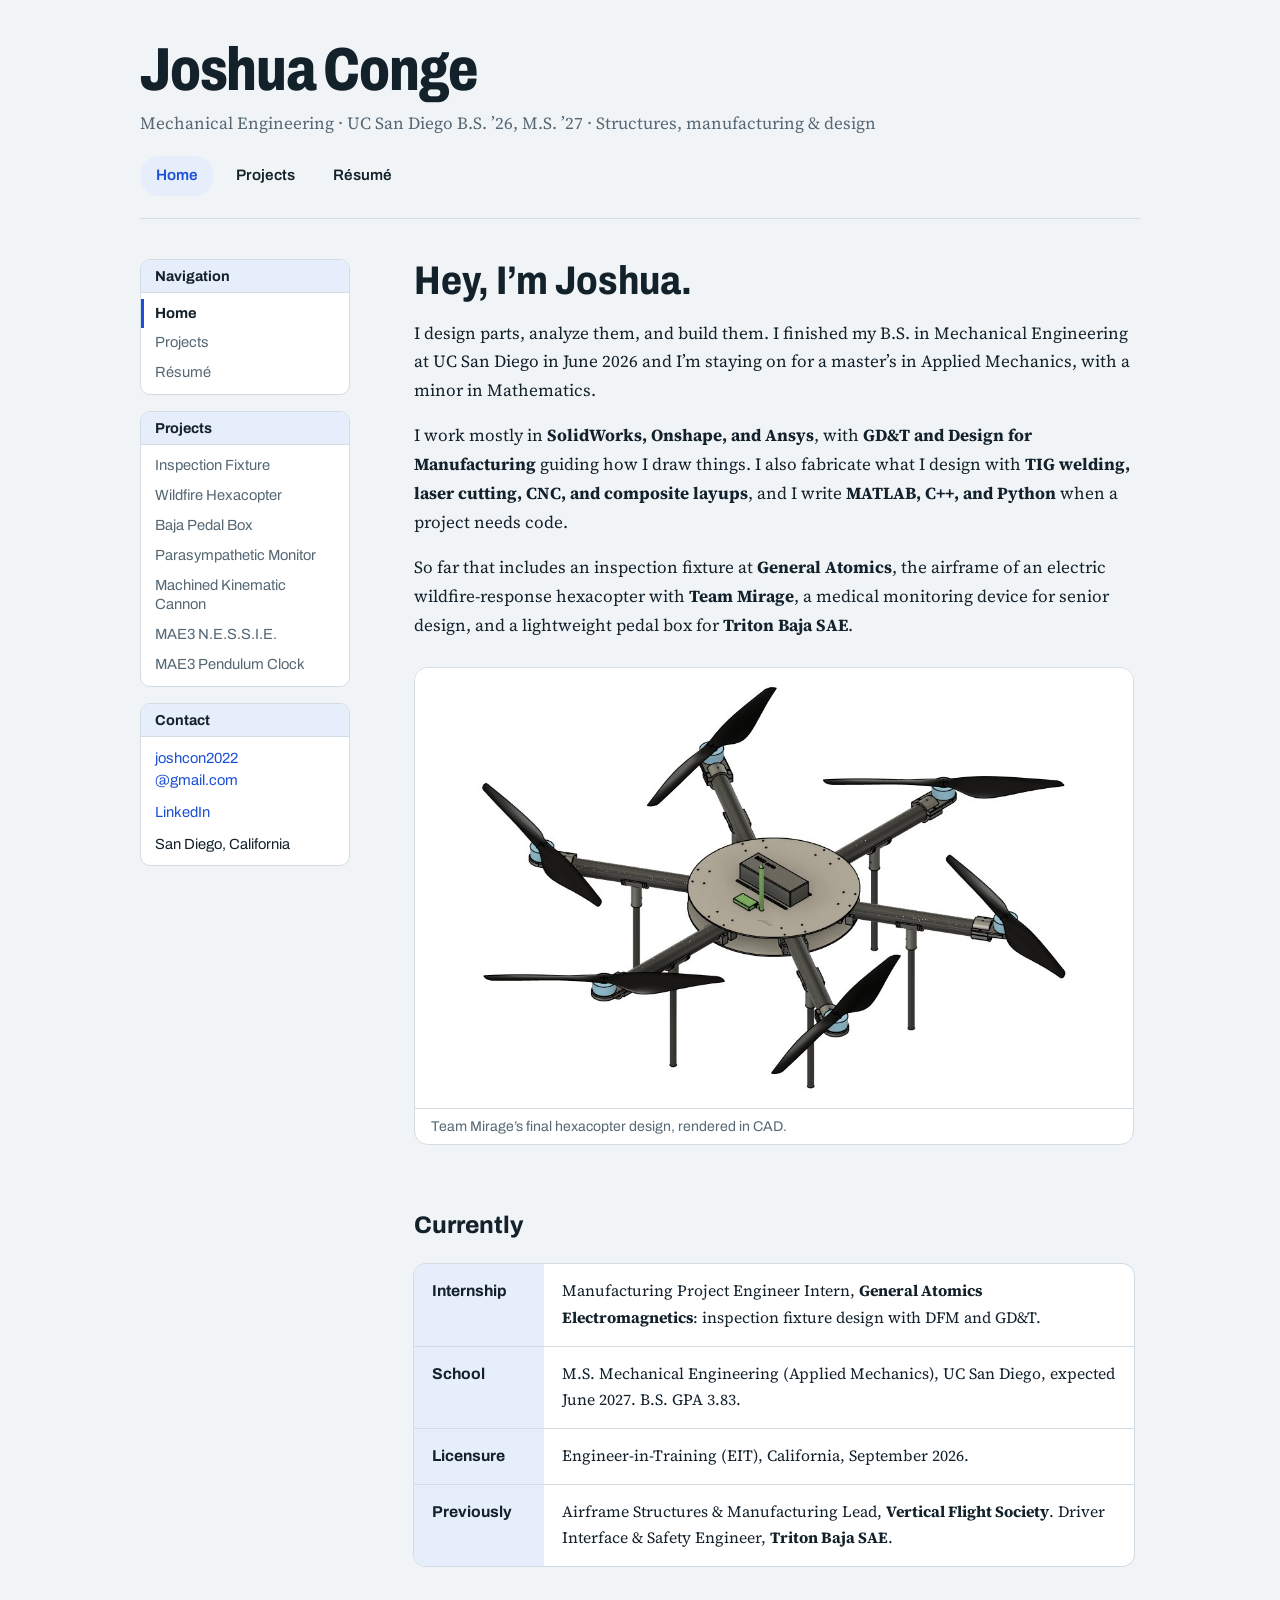
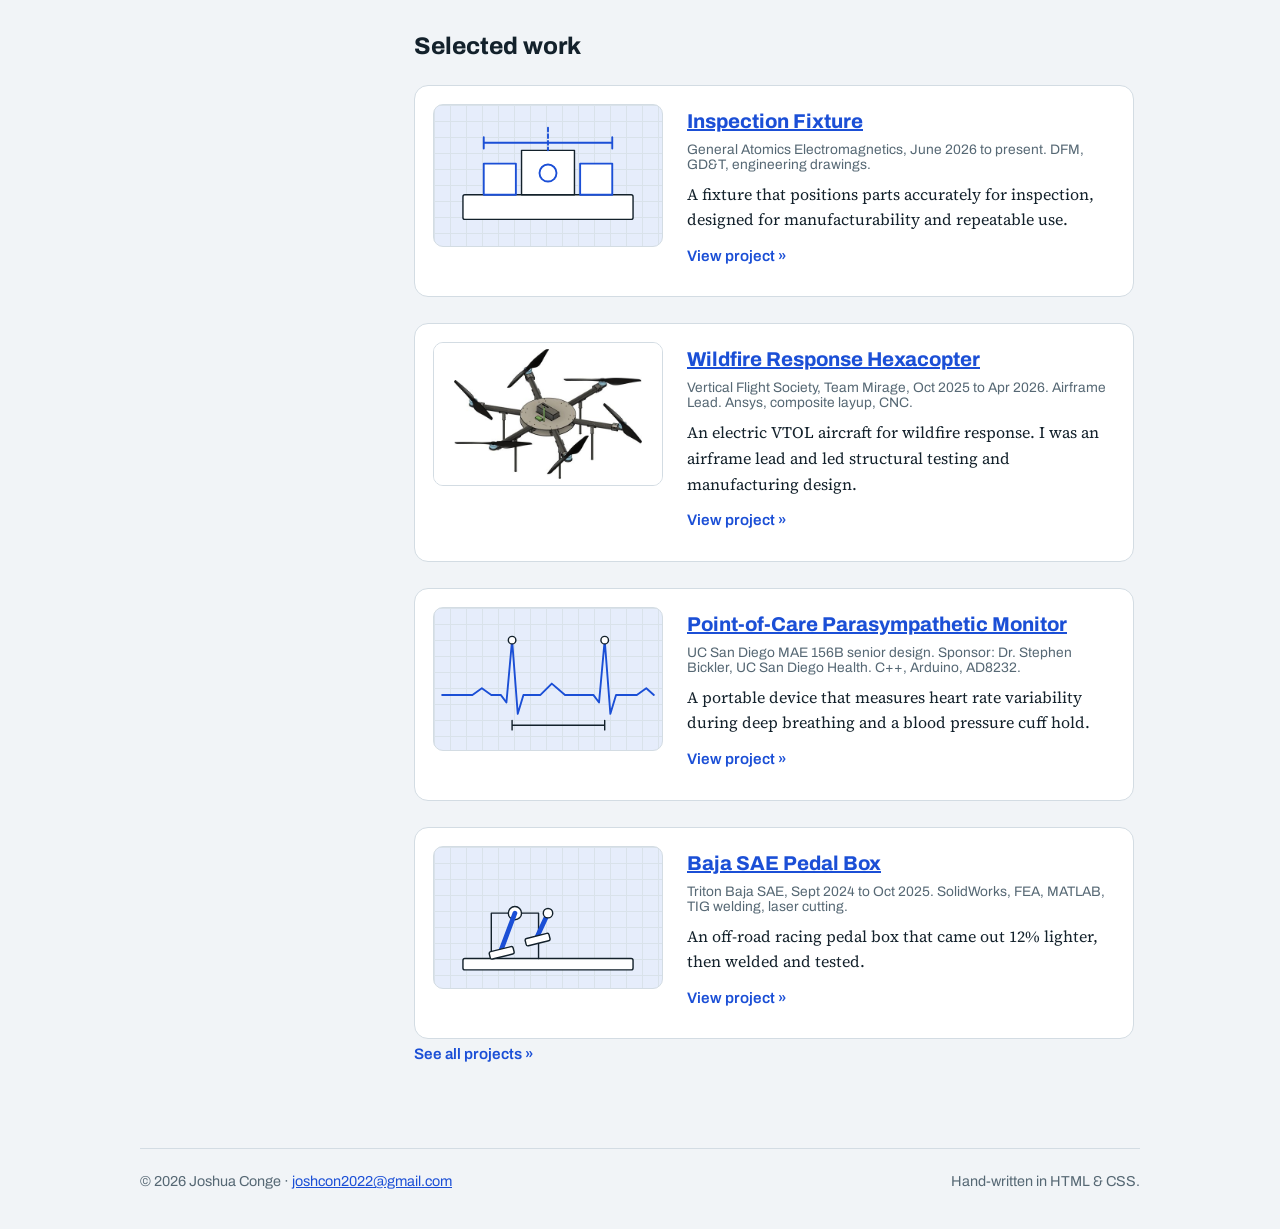
==== index.html @ 437ecedc "Add files via upload" ====
<!DOCTYPE html>
<html lang="en">
<head>
<meta charset="utf-8">
<meta name="viewport" content="width=device-width, initial-scale=1">
<meta name="description" content="Joshua Conge’s engineering portfolio">
<title>Joshua Conge’s portfolio</title>
<link rel="preconnect" href="https://fonts.googleapis.com">
<link href="https://fonts.googleapis.com/css2?family=Archivo:wdth,wght@62..125,400..800&family=Source+Serif+4:opsz,wght@8..60,400;8..60,600&display=swap" rel="stylesheet">
<link rel="stylesheet" href="style.css">
<link rel="icon" href="data:image/svg+xml,<svg xmlns=%22http://www.w3.org/2000/svg%22 viewBox=%220 0 100 100%22><text y=%22.9em%22 font-size=%2290%22>⚙️</text></svg>">
</head>
<body>
<div class="page">
<header class="mast">
  <h1><a href="index.html">Joshua Conge</a></h1>
  <p><span class="nb">Mechanical Engineering</span> · <span class="nb">UC San Diego B.S. ’26, M.S. ’27</span> · <span class="nb">Structures, manufacturing &amp; design</span></p>
  <nav class="top" aria-label="Main"><a class="here" href="index.html">Home</a><a href="projects.html">Projects</a><a href="resume.html">Résumé</a></nav>
</header>
<div class="layout">
<aside>
<div class="box"><div class="box-hd">Navigation</div><ul class="nav"><li><a class="here" href="index.html">Home</a></li><li><a href="projects.html">Projects</a></li><li><a href="resume.html">Résumé</a></li></ul></div>
<div class="box"><div class="box-hd">Projects</div><ul class="nav"><li><a href="projects/fixture.html">Inspection Fixture</a></li><li><a href="projects/hexacopter.html">Wildfire Hexacopter</a></li><li><a href="projects/pedal-box.html">Baja Pedal Box</a></li><li><a href="projects/monitor.html">Parasympathetic Monitor</a></li><li><a href="projects/machined-kinematic-cannon.html">Machined Kinematic Cannon</a></li><li><a href="projects/mae3-nessie.html">MAE3 N.E.S.S.I.E.</a></li><li><a href="projects/mae3-pendulum-clock.html">MAE3 Pendulum Clock</a></li></ul></div>
<div class="box"><div class="box-hd">Contact</div><div class="box-bd">
<p><a href="mailto:joshcon2022@gmail.com">joshcon2022<br>@gmail.com</a></p>
<p><a href="https://www.linkedin.com/in/joshua-conge/" target="_blank" rel="noopener">LinkedIn</a></p>
<p>San Diego, California</p></div></div>
</aside>
<main>


  <h2>Hey, I’m Joshua.</h2>
  <p>I design parts, analyze them, and build them. I finished my B.S. in Mechanical Engineering at UC San Diego in June 2026 and I’m staying on for a master’s in Applied Mechanics, with a minor in Mathematics.</p>
  <p>I work mostly in <strong>SolidWorks, Onshape, and Ansys</strong>, with <strong>GD&amp;T and Design for Manufacturing</strong> guiding how I draw things. I also fabricate what I design with <strong>TIG welding, laser cutting, CNC, and composite layups</strong>, and I write <strong>MATLAB, C++, and Python</strong> when a project needs code.</p>
  <p>So far that includes an inspection fixture at <strong>General Atomics</strong>, the airframe of an electric wildfire-response hexacopter with <strong>Team Mirage</strong>, a medical monitoring device for senior design, and a lightweight pedal box for <strong>Triton Baja SAE</strong>.</p>

  <figure class="hero"><img src="img/cad.jpg" alt="CAD render of Team Mirage’s hexacopter with six carbon tube arms, black propellers, a round base plate, and four landing legs"><figcaption>Team Mirage’s final hexacopter design, rendered in CAD.</figcaption></figure>

  <h3>Currently</h3>
  <table class="now">
    <tr><th scope="row">Internship</th><td>Manufacturing Project Engineer Intern, <strong>General Atomics Electromagnetics</strong>: inspection fixture design with DFM and GD&amp;T.</td></tr>
    <tr><th scope="row">School</th><td>M.S. Mechanical Engineering (Applied Mechanics), UC San Diego, expected June 2027. B.S. GPA 3.83.</td></tr>
    <tr><th scope="row">Licensure</th><td>Engineer-in-Training (EIT), California, September 2026.</td></tr>
    <tr><th scope="row">Previously</th><td>Airframe Structures &amp; Manufacturing Lead, <strong>Vertical Flight Society</strong>. Driver Interface &amp; Safety Engineer, <strong>Triton Baja SAE</strong>.</td></tr>
  </table>

  <h3>Selected work</h3>
<ul class="work">
<li><div class="thumb"><svg viewBox="0 0 240 150" role="img" aria-label="Inspection fixture drawing">
        <rect class="f s" x="30" y="95" width="180" height="26" rx="2"/>
        <rect class="f" x="52" y="62" width="34" height="33"/><rect class="f" x="154" y="62" width="34" height="33"/>
        <rect class="f s" x="92" y="48" width="56" height="47"/>
        <circle cx="120" cy="72" r="9"/><path d="M52 40H188M52 34V46M188 34V46"/><path d="M120 24V48" stroke-dasharray="4 3"/></svg></div><div><h4><a href="projects/fixture.html">Inspection Fixture</a></h4><p class="tags">General Atomics Electromagnetics, June 2026 to present. DFM, GD&amp;T, engineering drawings.</p><p>A fixture that positions parts accurately for inspection, designed for manufacturability and repeatable use.</p><p><a class="more" href="projects/fixture.html">View project »</a></p></div></li>
<li><div class="thumb"><img src="img/cad-thumb.jpg" alt="CAD render of the hexacopter"></div><div><h4><a href="projects/hexacopter.html">Wildfire Response Hexacopter</a></h4><p class="tags">Vertical Flight Society, Team Mirage, Oct 2025 to Apr 2026. Airframe Lead. Ansys, composite layup, CNC.</p><p>An electric VTOL aircraft for wildfire response. I was an airframe lead and led structural testing and manufacturing design.</p><p><a class="more" href="projects/hexacopter.html">View project »</a></p></div></li>
<li><div class="thumb"><svg viewBox="0 0 240 150" role="img" aria-label="ECG waveform with RR interval">
        <polyline points="8,92 40,92 50,85 60,92 70,92 76,100 82,34 88,112 94,92 112,92 124,80 138,92 168,92 174,100 180,34 186,112 192,92 214,92 224,85 232,92"/>
        <path class="s" d="M82 124H180M82 119V129M180 119V129"/><circle class="f s" cx="82" cy="34" r="4"/><circle class="f s" cx="180" cy="34" r="4"/></svg></div><div><h4><a href="projects/monitor.html">Point-of-Care Parasympathetic Monitor</a></h4><p class="tags">UC San Diego MAE 156B senior design. Sponsor: Dr. Stephen Bickler, UC San Diego Health. C++, Arduino, AD8232.</p><p>A portable device that measures heart rate variability during deep breathing and a blood pressure cuff hold.</p><p><a class="more" href="projects/monitor.html">View project »</a></p></div></li>
<li><div class="thumb"><svg viewBox="0 0 240 150" role="img" aria-label="Pedal box side view">
        <rect class="f s" x="30" y="118" width="180" height="12" rx="2"/><path class="s" d="M60 118V70H110V118"/>
        <circle class="f s" cx="85" cy="70" r="7"/><path d="M85 70L70 110M120 70L108 96" stroke-width="5"/>
        <rect class="f s" x="58" y="108" width="26" height="8" rx="2" transform="rotate(-14 71 112)"/><rect class="f s" x="96" y="94" width="26" height="8" rx="2" transform="rotate(-14 109 98)"/>
        <circle class="f s" cx="120" cy="70" r="5"/></svg></div><div><h4><a href="projects/pedal-box.html">Baja SAE Pedal Box</a></h4><p class="tags">Triton Baja SAE, Sept 2024 to Oct 2025. SolidWorks, FEA, MATLAB, TIG welding, laser cutting.</p><p>An off-road racing pedal box that came out 12% lighter, then welded and tested.</p><p><a class="more" href="projects/pedal-box.html">View project »</a></p></div></li>
</ul>
<p><a class="more" href="projects.html">See all projects »</a></p>
</main>
</div>
<footer><span>© 2026 Joshua Conge · <a href="mailto:joshcon2022@gmail.com">joshcon2022@gmail.com</a></span><span>Hand-written in HTML &amp; CSS.</span></footer>
</div>
</body>
</html>
---- style.css ----
:root{--paper:#F1F4F7;--sheet:#FFFFFF;--ink:#13212B;--soft:#566874;--line:#D3DCE3;--accent:#1B4FD6;--tint:#E6EDFB;--grid:#D9E2EA;
 box-sizing:border-box;padding-top:env(safe-area-inset-top,0px);padding-bottom:env(safe-area-inset-bottom,0px)}
@media (prefers-color-scheme:dark){:root:not([data-theme="light"]){--paper:#0E1820;--sheet:#15232D;--ink:#E8EFF3;--soft:#9FB0BC;--line:#2B3F4D;--accent:#7FA2FF;--tint:#1B2C3E;--grid:#213545}}
:root[data-theme="dark"]{--paper:#0E1820;--sheet:#15232D;--ink:#E8EFF3;--soft:#9FB0BC;--line:#2B3F4D;--accent:#7FA2FF;--tint:#1B2C3E;--grid:#213545}
html{scroll-padding-top:env(safe-area-inset-top,0px);scroll-behavior:smooth}
*,*::before,*::after{box-sizing:inherit}
body{margin:0;background:var(--paper);color:var(--ink);font:400 1.0625rem/1.7 "Source Serif 4",Georgia,serif}
a{color:var(--accent)}a:focus-visible{outline:3px solid var(--accent);outline-offset:3px}
h1,h2,h3,h4,nav,aside,.sans{font-family:"Archivo","Helvetica Neue",Arial,sans-serif}
.page{max-width:1080px;margin:0 auto;padding:0 clamp(16px,4vw,40px)}

.mast{padding:40px 0 22px;border-bottom:1px solid var(--line)}
.mast h1{margin:0;font-size:clamp(2.4rem,6.5vw,3.8rem);font-weight:800;font-stretch:78%;letter-spacing:-.02em;line-height:1}
.mast h1 a{color:inherit;text-decoration:none}
.mast p{margin:8px 0 0;color:var(--soft)}
.top{display:flex;gap:6px;margin-top:18px;flex-wrap:wrap}
.top a{padding:7px 16px;border-radius:99px;font-weight:600;font-size:.95rem;color:var(--ink);text-decoration:none}
.top a:hover{background:var(--tint);color:var(--accent)}

.layout{display:grid;grid-template-columns:210px minmax(0,1fr);gap:clamp(28px,5vw,72px);padding:40px 0 64px}
aside{position:sticky;top:20px;align-self:start;font-size:.95rem;line-height:1.5}
aside h2{font-size:.95rem;margin:0 0 10px}
aside ul{list-style:none;margin:0 0 28px;padding:0}
aside li{margin-bottom:8px}
aside a{color:var(--soft);text-decoration:none}aside a:hover{color:var(--accent)}
aside p{margin:0 0 20px;color:var(--soft)}

main{max-width:720px}
main h2{font-size:clamp(1.9rem,4vw,2.5rem);font-weight:750;font-stretch:85%;line-height:1.1;margin:0 0 16px}
main h3{font-size:1.5rem;font-weight:750;margin:60px 0 18px}
main p{margin:0 0 16px}
.intro{display:grid;grid-template-columns:1fr;gap:0}

.hero{margin:28px 0 8px;border-radius:14px;overflow:hidden;background:var(--sheet);border:1px solid var(--line)}
.hero svg{display:block;width:100%;height:auto}
.hero figcaption{padding:10px 16px;font:.88rem "Archivo",Arial,sans-serif;color:var(--soft);border-top:1px solid var(--line)}

table.now{width:100%;border-collapse:collapse;background:var(--sheet);border-radius:12px;overflow:hidden;box-shadow:0 0 0 1px var(--line)}
.now th,.now td{text-align:left;vertical-align:top;padding:14px 18px;border-top:1px solid var(--line);font-size:.98rem}
.now tr:first-child>*{border-top:0}
.now th{width:130px;font-family:"Archivo",Arial,sans-serif;font-weight:700;background:var(--tint)}

.work{list-style:none;margin:0;padding:0;display:grid;gap:26px}
.work li{display:grid;grid-template-columns:230px 1fr;gap:24px;padding:18px;background:var(--sheet);border:1px solid var(--line);border-radius:14px}
.thumb{border-radius:10px;overflow:hidden;align-self:start;aspect-ratio:8/5;border:1px solid var(--line);
 background:linear-gradient(var(--grid) 1px,transparent 1px) 0 0/16px 16px,linear-gradient(90deg,var(--grid) 1px,transparent 1px) 0 0/16px 16px,var(--tint)}
.thumb svg{display:block;width:100%;height:100%;fill:none;stroke:var(--accent);stroke-width:2;stroke-linecap:round;stroke-linejoin:round}
.thumb .f{fill:var(--sheet)}.thumb .s{stroke:var(--ink);stroke-width:1.5}
.work h4{margin:0 0 4px;font-size:1.25rem;font-weight:750}
.work .tags{margin:0 0 10px;font:.86rem "Archivo",Arial,sans-serif;color:var(--soft)}
.work p{margin:0 0 10px;font-size:1rem;line-height:1.6}
.work ul{margin:0 0 10px;padding-left:1.1em;font-size:.98rem;line-height:1.55}.work li li{all:unset}
.work ul li{display:list-item;padding:0;margin-bottom:5px;background:none;border:0;border-radius:0}
.btns{display:flex;gap:10px;flex-wrap:wrap;font:600 .9rem "Archivo",Arial,sans-serif}
.btns a{padding:8px 16px;border:2px solid var(--accent);border-radius:99px;text-decoration:none}
.btns a.fill{background:var(--accent);color:var(--sheet)}

.role{padding:0 0 22px 22px;border-left:3px solid var(--line);margin-bottom:0;position:relative}
.role::before{content:"";position:absolute;left:-8px;top:.5em;width:13px;height:13px;border-radius:50%;background:var(--accent);border:3px solid var(--paper)}
.role h4{margin:0;font-size:1.08rem}.role .when{font:.86rem "Archivo",Arial,sans-serif;color:var(--soft)}.role p{margin:3px 0 0;font-size:1rem}
.skills{display:grid;grid-template-columns:repeat(auto-fit,minmax(200px,1fr));gap:14px}
.skills div{background:var(--sheet);border:1px solid var(--line);border-radius:12px;padding:16px 18px;font-size:.98rem;line-height:1.5}
.skills h4{margin:0 0 6px;font-size:1rem}

footer{padding:24px 0 40px;border-top:1px solid var(--line);font:.9rem "Archivo",Arial,sans-serif;color:var(--soft)}
@media (max-width:820px){
 .layout{grid-template-columns:1fr}aside{position:static;order:2;border-top:1px solid var(--line);padding-top:24px}
 .work li{grid-template-columns:1fr}.thumb{max-width:360px}
}
@media (prefers-reduced-motion:reduce){html{scroll-behavior:auto}}
.work li.feature{grid-template-columns:minmax(0,1fr);gap:20px}
.work .media{display:grid;grid-template-columns:minmax(0,230px) 1fr;gap:24px;align-items:start}
.vid{margin:0}.vid video{display:block;width:100%;max-height:460px;border-radius:10px;background:#000}
.vid figcaption,.strip figcaption{font:.82rem "Archivo",Arial,sans-serif;color:var(--soft);margin-top:6px}
.feature h5{margin:0 0 8px;font:700 1rem "Archivo",Arial,sans-serif}
.specs dl{margin:0;display:grid;grid-template-columns:auto 1fr;gap:8px 16px;font-size:.95rem;line-height:1.45}
.specs dt{font:600 .85rem "Archivo",Arial,sans-serif;color:var(--soft)}.specs dd{margin:0}
.strip{display:flex;gap:14px;overflow-x:auto;scroll-snap-type:x mandatory;padding-bottom:10px}
.strip figure{margin:0;flex:0 0 min(80%,440px);scroll-snap-align:start}
.strip img{display:block;width:100%;height:auto;border-radius:8px;border:1px solid var(--line)}
.hero img{display:block;width:100%;height:auto;max-height:440px;object-fit:contain;background:#fff}
@media (max-width:820px){.work .media{grid-template-columns:1fr}.vid{max-width:240px}}
.back{display:inline-block;margin-bottom:18px;font:600 .95rem "Archivo",Arial,sans-serif;text-decoration:none}
.more{font:600 .95rem "Archivo",Arial,sans-serif;text-decoration:none}.more:hover{text-decoration:underline}
.thumb img{display:block;width:100%;height:100%;object-fit:contain;background:#fff}
[data-view][hidden]{display:none}
section[data-view] .work h4{font-size:1.35rem}

/* sidebar boxes, fixed column order */
aside{position:static}
.box{background:var(--sheet);border:1px solid var(--line);border-radius:10px;margin:0 0 16px;overflow:hidden}
.box-hd{background:var(--tint);font:700 .9rem "Archivo",Arial,sans-serif;padding:8px 14px;border-bottom:1px solid var(--line)}
.nav{list-style:none;margin:0;padding:6px 0}.nav li{margin:0}
.nav a{display:block;padding:5px 14px;font-size:.92rem;line-height:1.35;color:var(--soft);text-decoration:none}
.nav a:hover{color:var(--accent);background:var(--tint)}
.nav a.here{color:var(--ink);font-weight:700;box-shadow:inset 3px 0 0 var(--accent)}
.box-bd{padding:10px 14px;font-size:.92rem;line-height:1.5}
.box-bd p{margin:0 0 10px;color:var(--ink)}.box-bd p:last-child{margin:0}.box-bd a{color:var(--accent);text-decoration:none}
.top a.here{background:var(--tint);color:var(--accent)}
.nb{white-space:nowrap}
.thumb.ph{display:grid;place-items:center;text-align:center;color:var(--soft);font:.85rem "Archivo",Arial,sans-serif}
.soon{border:2px dashed var(--line);border-radius:12px;padding:28px;color:var(--soft);background:var(--sheet);max-width:640px}
.vid video:fullscreen{max-height:none;width:100%;height:100%;object-fit:contain;background:#000}
footer{display:flex;justify-content:space-between;flex-wrap:wrap;gap:8px}
@media (max-width:820px){main{order:-1}}
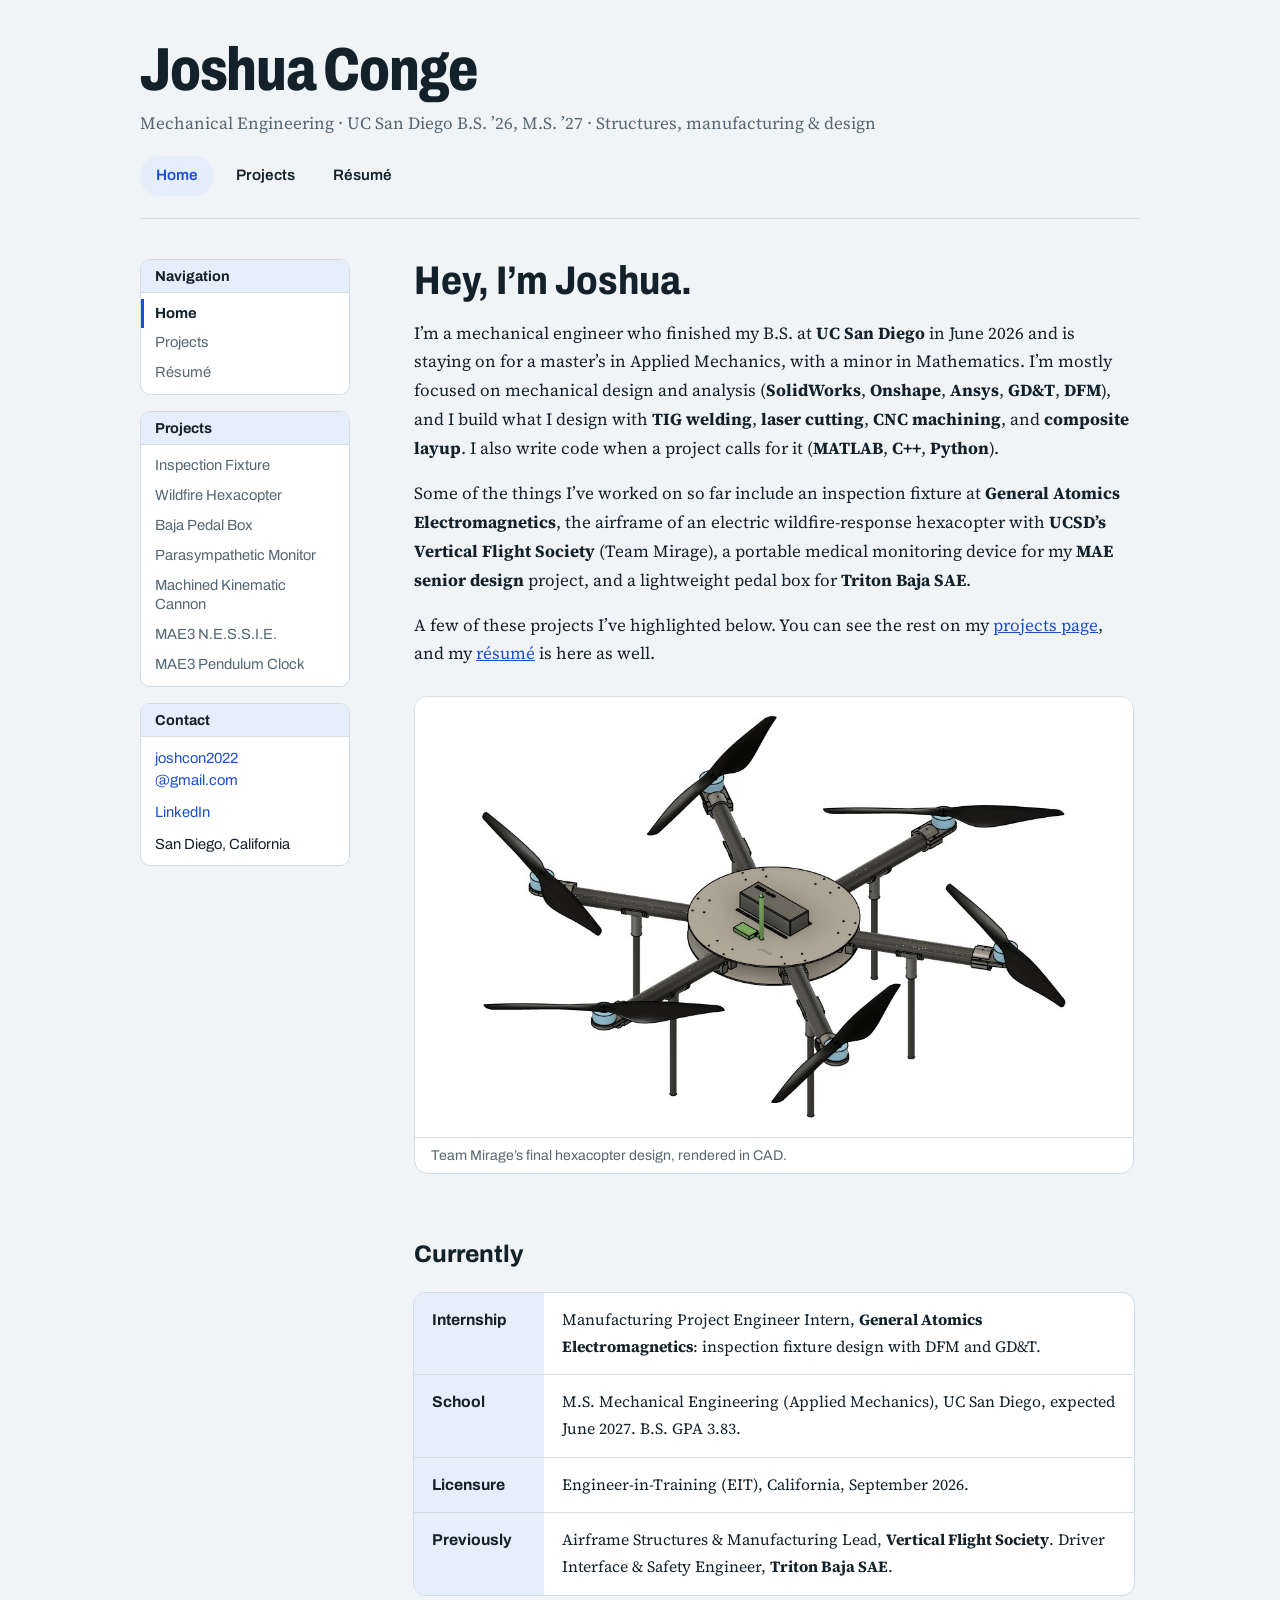
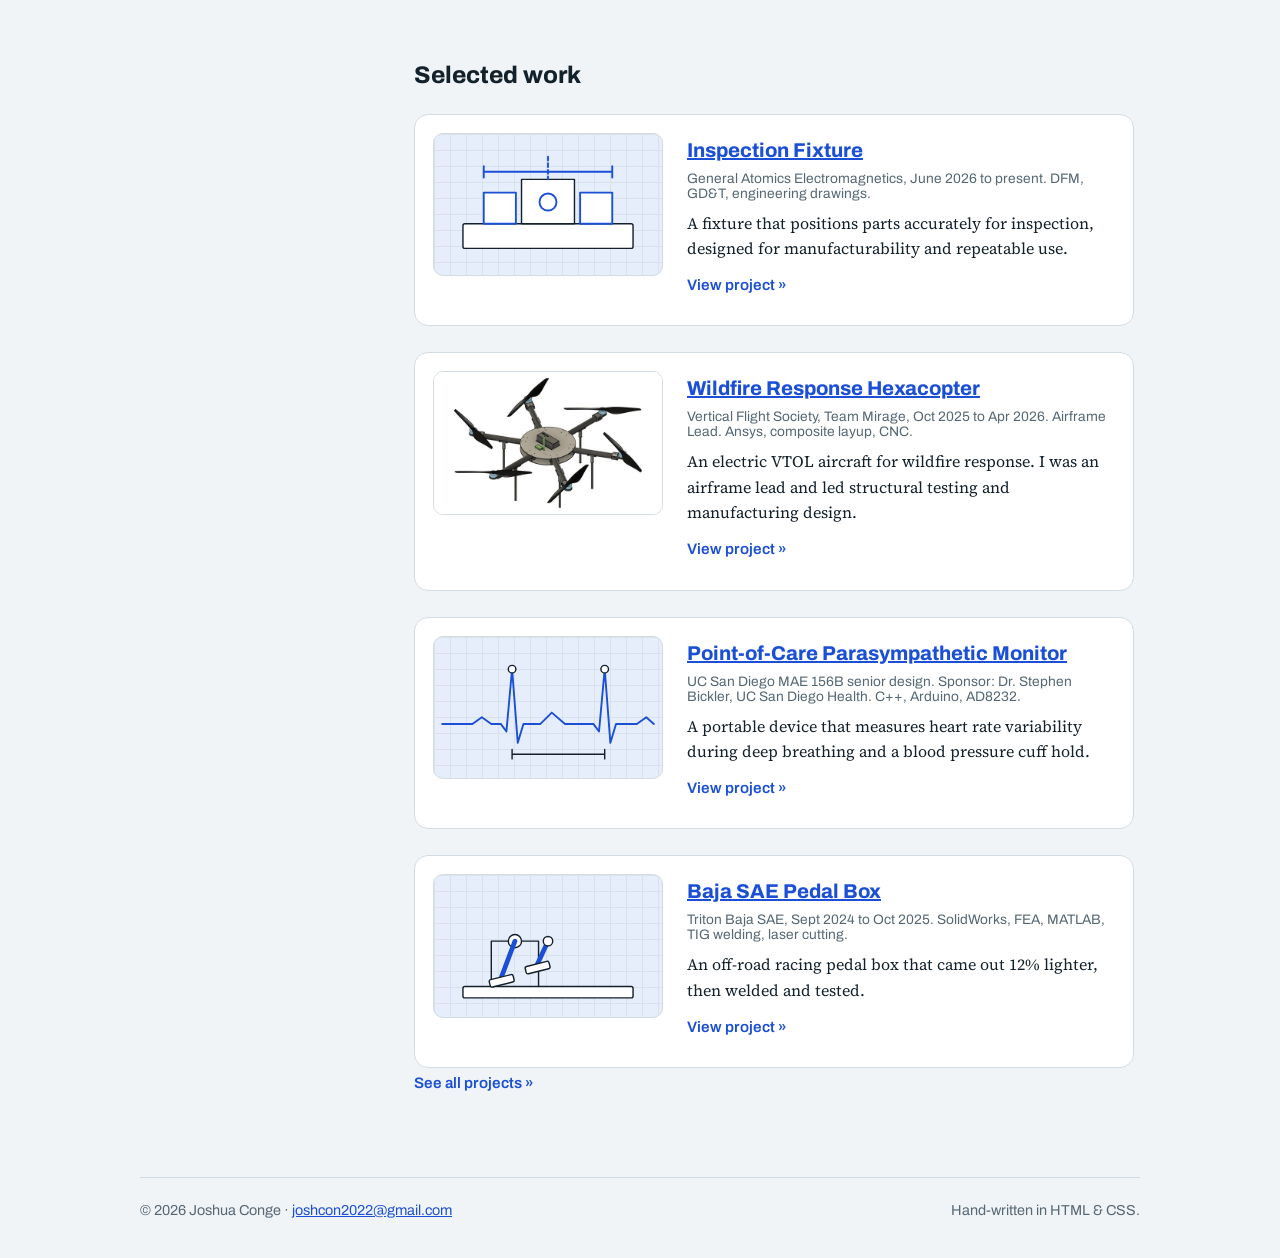
==== commit 8f22e9f1: "Add files via upload" ====
--- a/index.html
+++ b/index.html
@@ -30,9 +30,9 @@
 
 
   <h2>Hey, I’m Joshua.</h2>
-  <p>I design parts, analyze them, and build them. I finished my B.S. in Mechanical Engineering at UC San Diego in June 2026 and I’m staying on for a master’s in Applied Mechanics, with a minor in Mathematics.</p>
-  <p>I work mostly in <strong>SolidWorks, Onshape, and Ansys</strong>, with <strong>GD&amp;T and Design for Manufacturing</strong> guiding how I draw things. I also fabricate what I design with <strong>TIG welding, laser cutting, CNC, and composite layups</strong>, and I write <strong>MATLAB, C++, and Python</strong> when a project needs code.</p>
-  <p>So far that includes an inspection fixture at <strong>General Atomics</strong>, the airframe of an electric wildfire-response hexacopter with <strong>Team Mirage</strong>, a medical monitoring device for senior design, and a lightweight pedal box for <strong>Triton Baja SAE</strong>.</p>
+  <p>I’m a mechanical engineer who finished my B.S. at <strong>UC San Diego</strong> in June 2026 and is staying on for a master’s in Applied Mechanics, with a minor in Mathematics. I’m mostly focused on mechanical design and analysis (<strong>SolidWorks</strong>, <strong>Onshape</strong>, <strong>Ansys</strong>, <strong>GD&amp;T</strong>, <strong>DFM</strong>), and I build what I design with <strong>TIG welding</strong>, <strong>laser cutting</strong>, <strong>CNC machining</strong>, and <strong>composite layup</strong>. I also write code when a project calls for it (<strong>MATLAB</strong>, <strong>C++</strong>, <strong>Python</strong>).</p>
+  <p>Some of the things I’ve worked on so far include an inspection fixture at <strong>General Atomics Electromagnetics</strong>, the airframe of an electric wildfire-response hexacopter with <strong>UCSD’s Vertical Flight Society</strong> (Team Mirage), a portable medical monitoring device for my <strong>MAE senior design</strong> project, and a lightweight pedal box for <strong>Triton Baja SAE</strong>.</p>
+  <p>A few of these projects I’ve highlighted below. You can see the rest on my <a href="projects.html">projects page</a>, and my <a href="resume.html">résumé</a> is here as well.</p>
 
   <figure class="hero"><img src="img/cad.jpg" alt="CAD render of Team Mirage’s hexacopter with six carbon tube arms, black propellers, a round base plate, and four landing legs"><figcaption>Team Mirage’s final hexacopter design, rendered in CAD.</figcaption></figure>
 
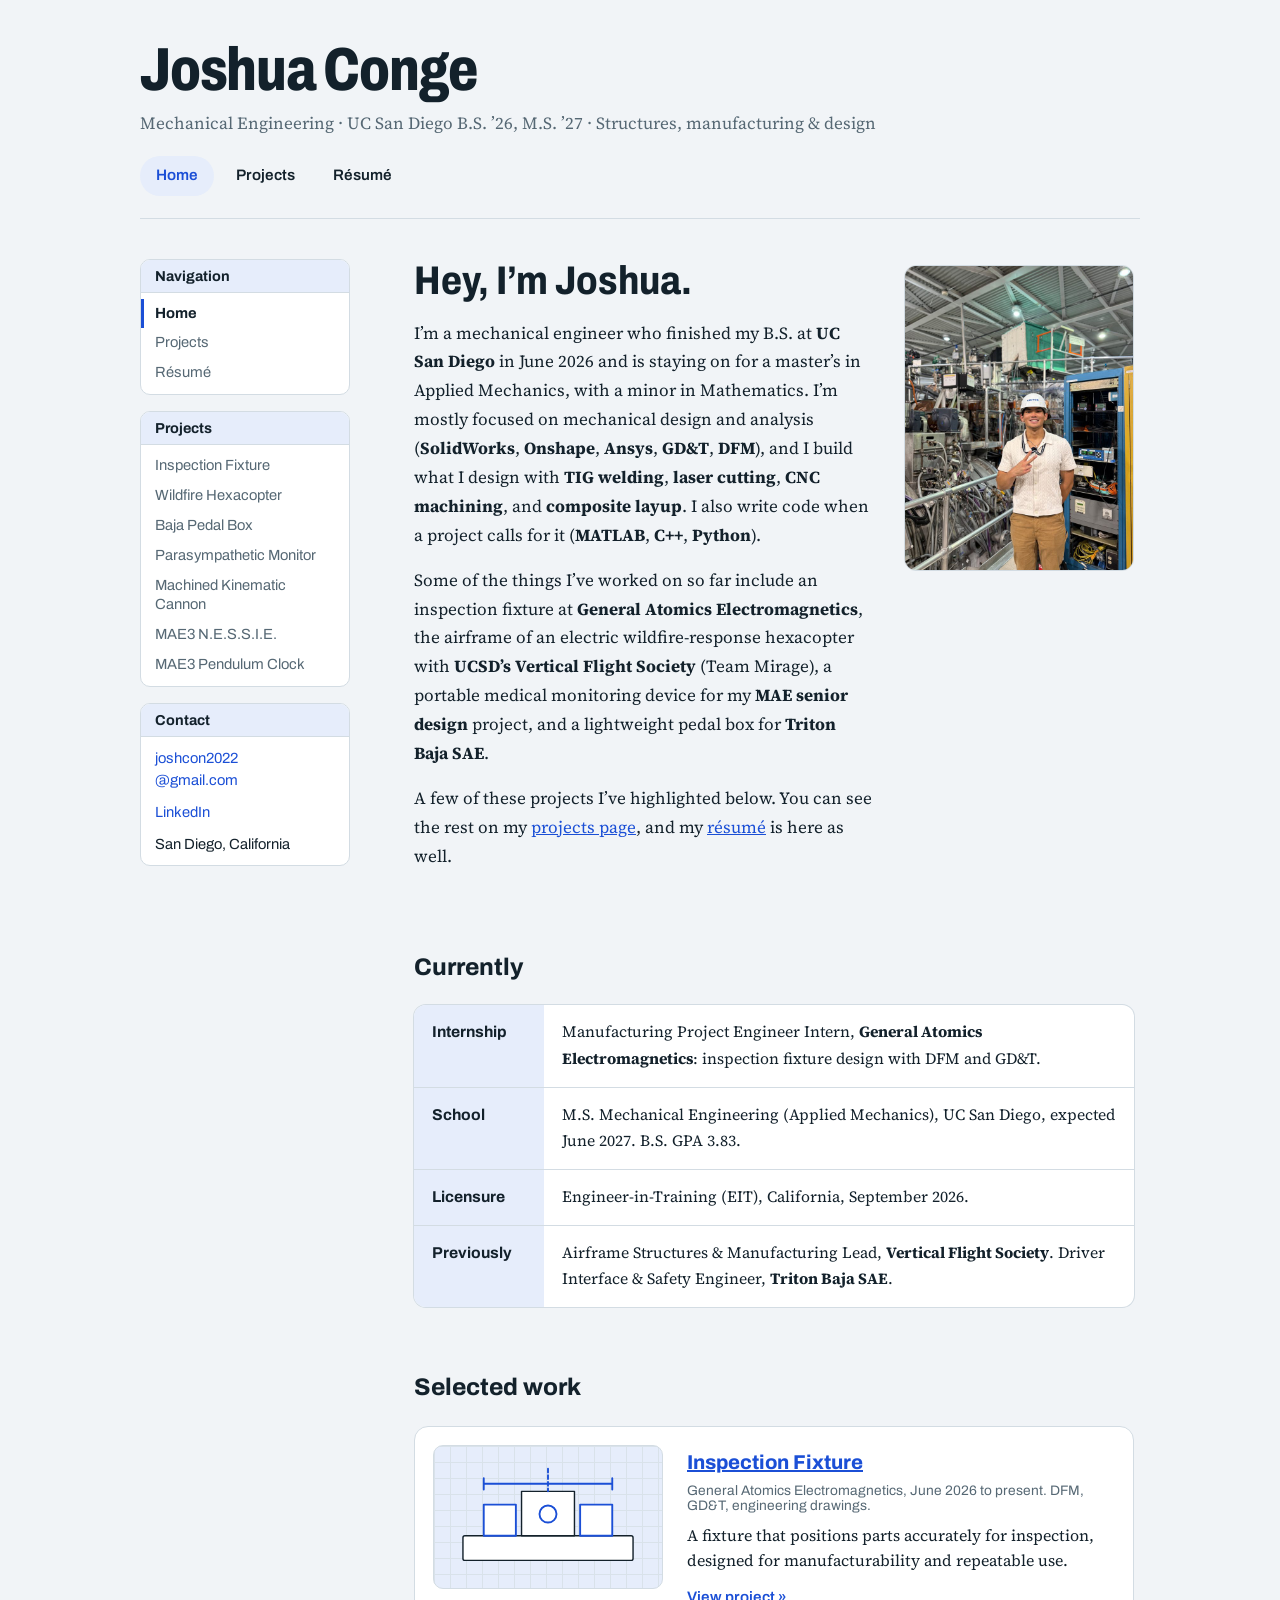
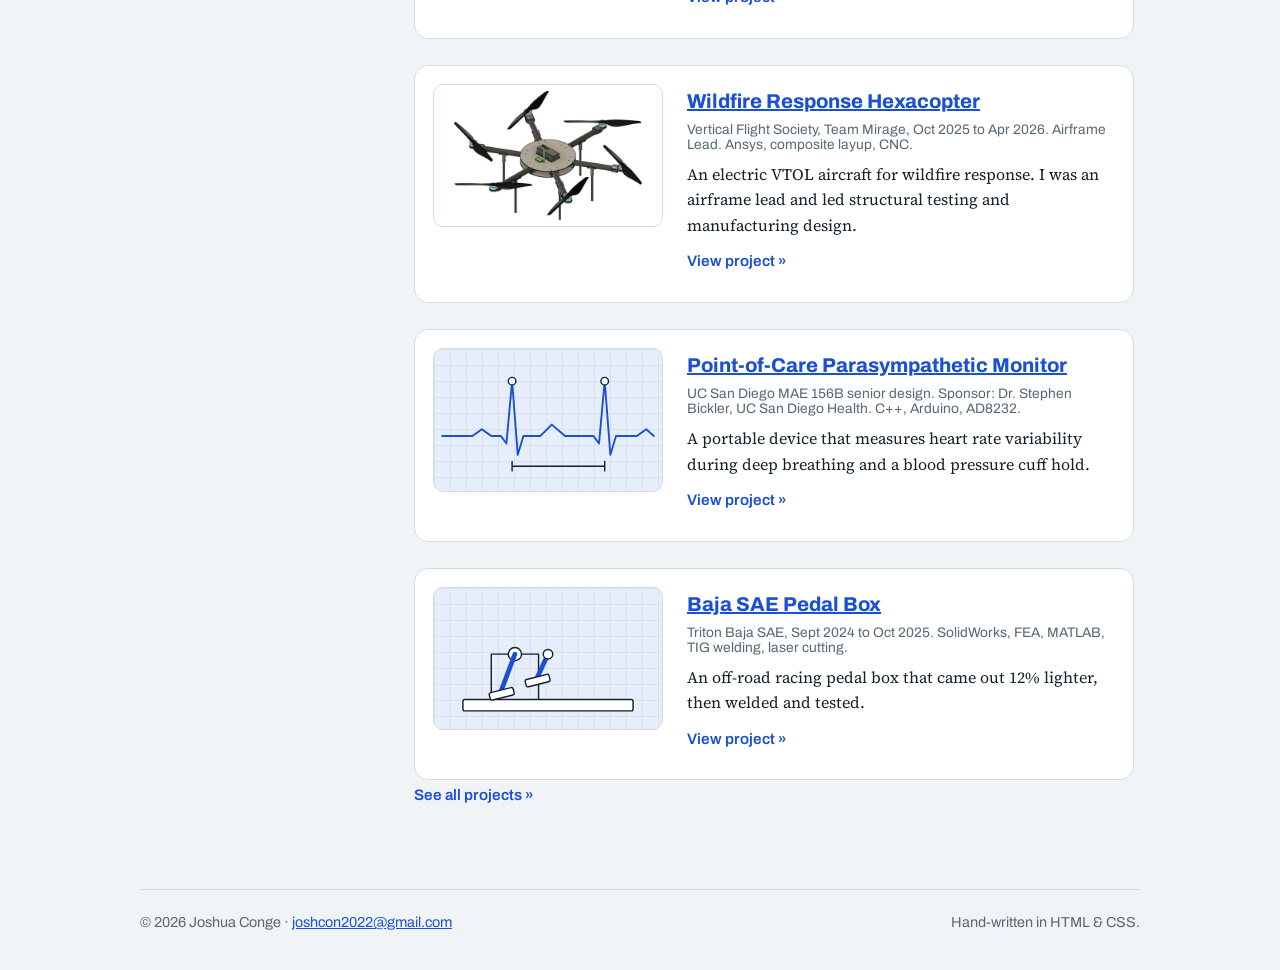
==== commit 4a045699: "Add files via upload" ====
--- a/index.html
+++ b/index.html
@@ -29,12 +29,16 @@
 <main>
 
 
-  <h2>Hey, I’m Joshua.</h2>
+  <div class="intro">
+<div>
+<h2>Hey, I’m Joshua.</h2>
   <p>I’m a mechanical engineer who finished my B.S. at <strong>UC San Diego</strong> in June 2026 and is staying on for a master’s in Applied Mechanics, with a minor in Mathematics. I’m mostly focused on mechanical design and analysis (<strong>SolidWorks</strong>, <strong>Onshape</strong>, <strong>Ansys</strong>, <strong>GD&amp;T</strong>, <strong>DFM</strong>), and I build what I design with <strong>TIG welding</strong>, <strong>laser cutting</strong>, <strong>CNC machining</strong>, and <strong>composite layup</strong>. I also write code when a project calls for it (<strong>MATLAB</strong>, <strong>C++</strong>, <strong>Python</strong>).</p>
   <p>Some of the things I’ve worked on so far include an inspection fixture at <strong>General Atomics Electromagnetics</strong>, the airframe of an electric wildfire-response hexacopter with <strong>UCSD’s Vertical Flight Society</strong> (Team Mirage), a portable medical monitoring device for my <strong>MAE senior design</strong> project, and a lightweight pedal box for <strong>Triton Baja SAE</strong>.</p>
   <p>A few of these projects I’ve highlighted below. You can see the rest on my <a href="projects.html">projects page</a>, and my <a href="resume.html">résumé</a> is here as well.</p>
+</div>
+<figure class="me"><img src="img/joshua.jpg" alt="Joshua Conge smiling in a visitor hard hat in front of a large piece of lab equipment"></figure>
+</div>
 
-  <figure class="hero"><img src="img/cad.jpg" alt="CAD render of Team Mirage’s hexacopter with six carbon tube arms, black propellers, a round base plate, and four landing legs"><figcaption>Team Mirage’s final hexacopter design, rendered in CAD.</figcaption></figure>
 
   <h3>Currently</h3>
   <table class="now">
--- a/style.css
+++ b/style.css
@@ -103,3 +103,17 @@
 .vid video:fullscreen{max-height:none;width:100%;height:100%;object-fit:contain;background:#000}
 footer{display:flex;justify-content:space-between;flex-wrap:wrap;gap:8px}
 @media (max-width:820px){main{order:-1}}
+
+/* intro with photo, pairs, resume bullets, embeds */
+.intro{display:grid;grid-template-columns:minmax(0,1fr) 230px;gap:32px;align-items:start}
+.me{margin:6px 0 0}.me img{display:block;width:100%;height:auto;border-radius:12px;border:1px solid var(--line)}
+.pair{display:flex;gap:16px;flex-wrap:wrap;align-items:flex-start}
+.pair figure{margin:0;flex:1 1 220px}
+.pair img{display:block;width:100%;height:auto;border-radius:10px;border:1px solid var(--line);background:#fff}
+.pair figcaption,.one figcaption{font:.82rem "Archivo",Arial,sans-serif;color:var(--soft);margin-top:6px}
+.one{margin:0;max-width:340px}.one img{display:block;width:100%;height:auto;border-radius:10px;border:1px solid var(--line)}
+.role ul{margin:8px 0 0;padding-left:1.1em}.role li{margin-bottom:5px}
+.pdfbar{margin:0 0 28px}
+.yt{position:relative;width:min(100%,250px);aspect-ratio:9/16;border-radius:12px;overflow:hidden;background:#000}
+.yt iframe{position:absolute;inset:0;width:100%;height:100%;border:0}
+@media (max-width:820px){.intro{grid-template-columns:1fr}.me{order:-1;max-width:240px}}
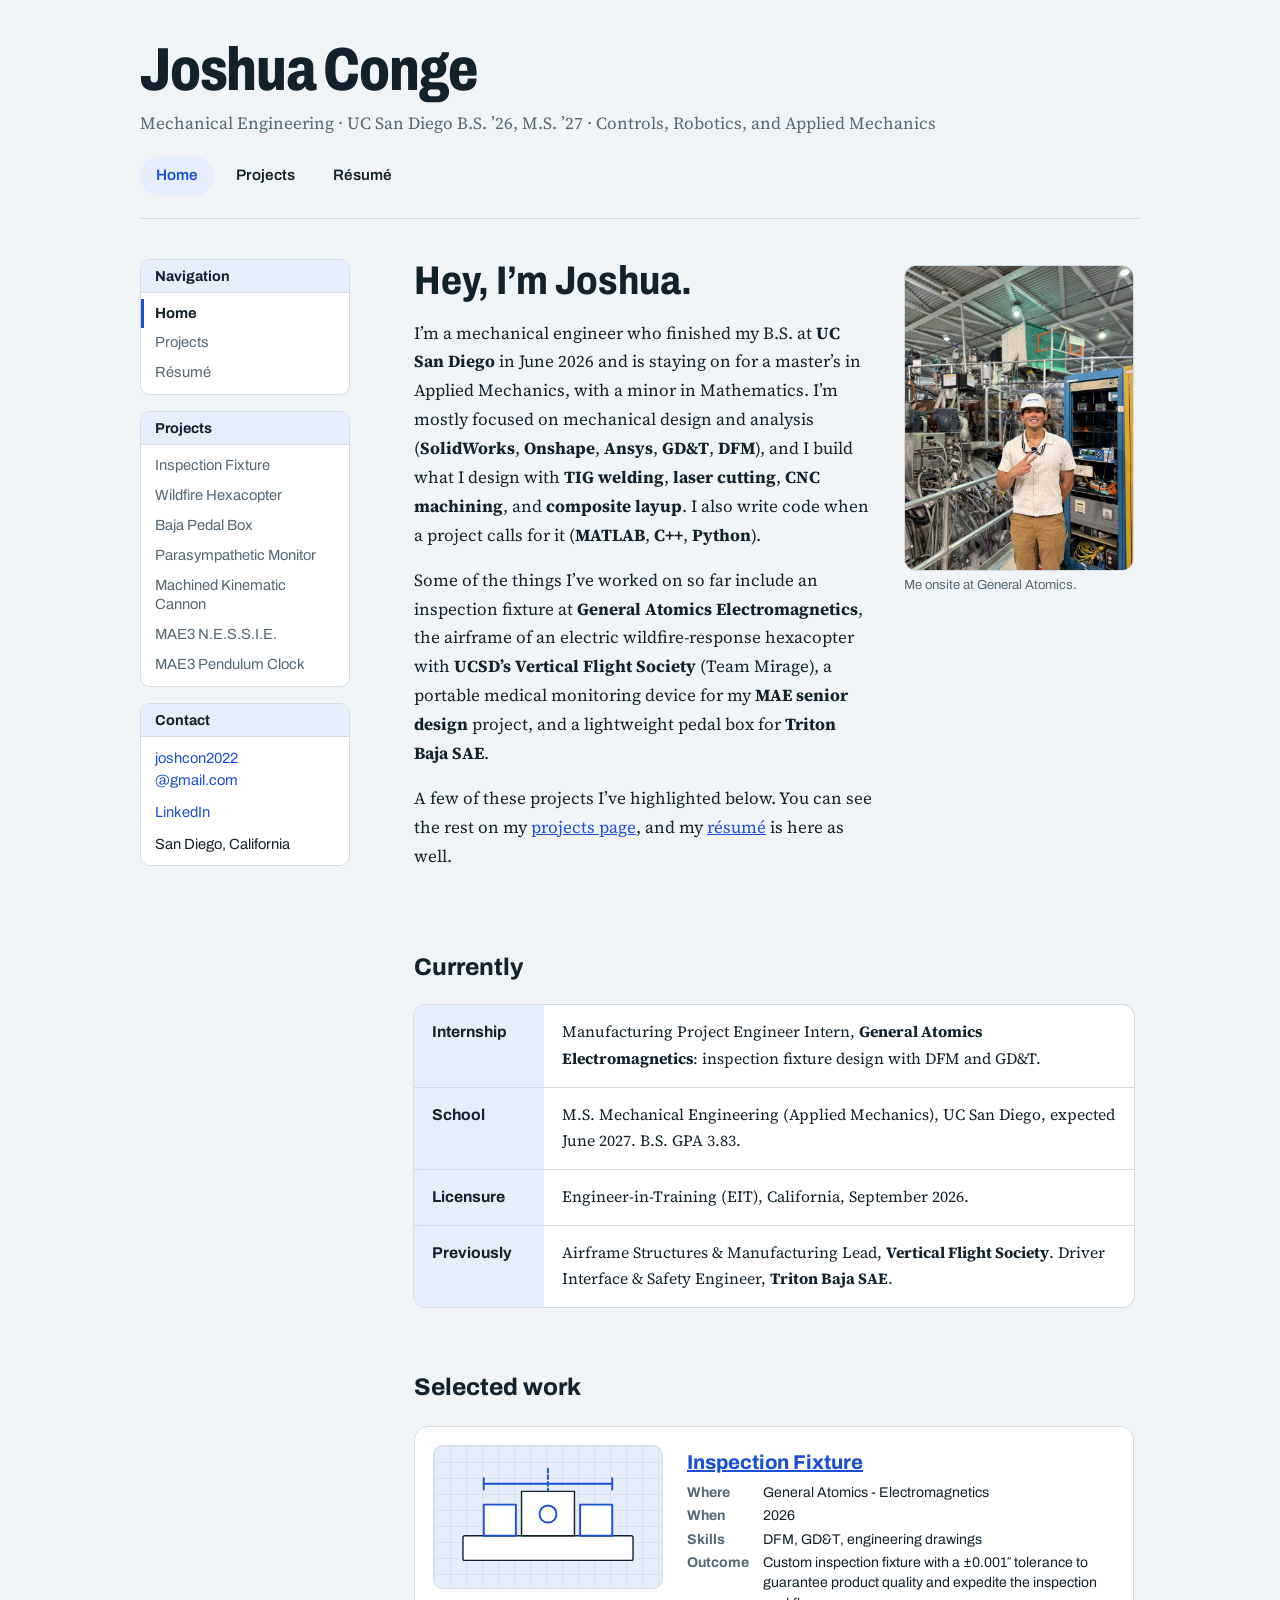
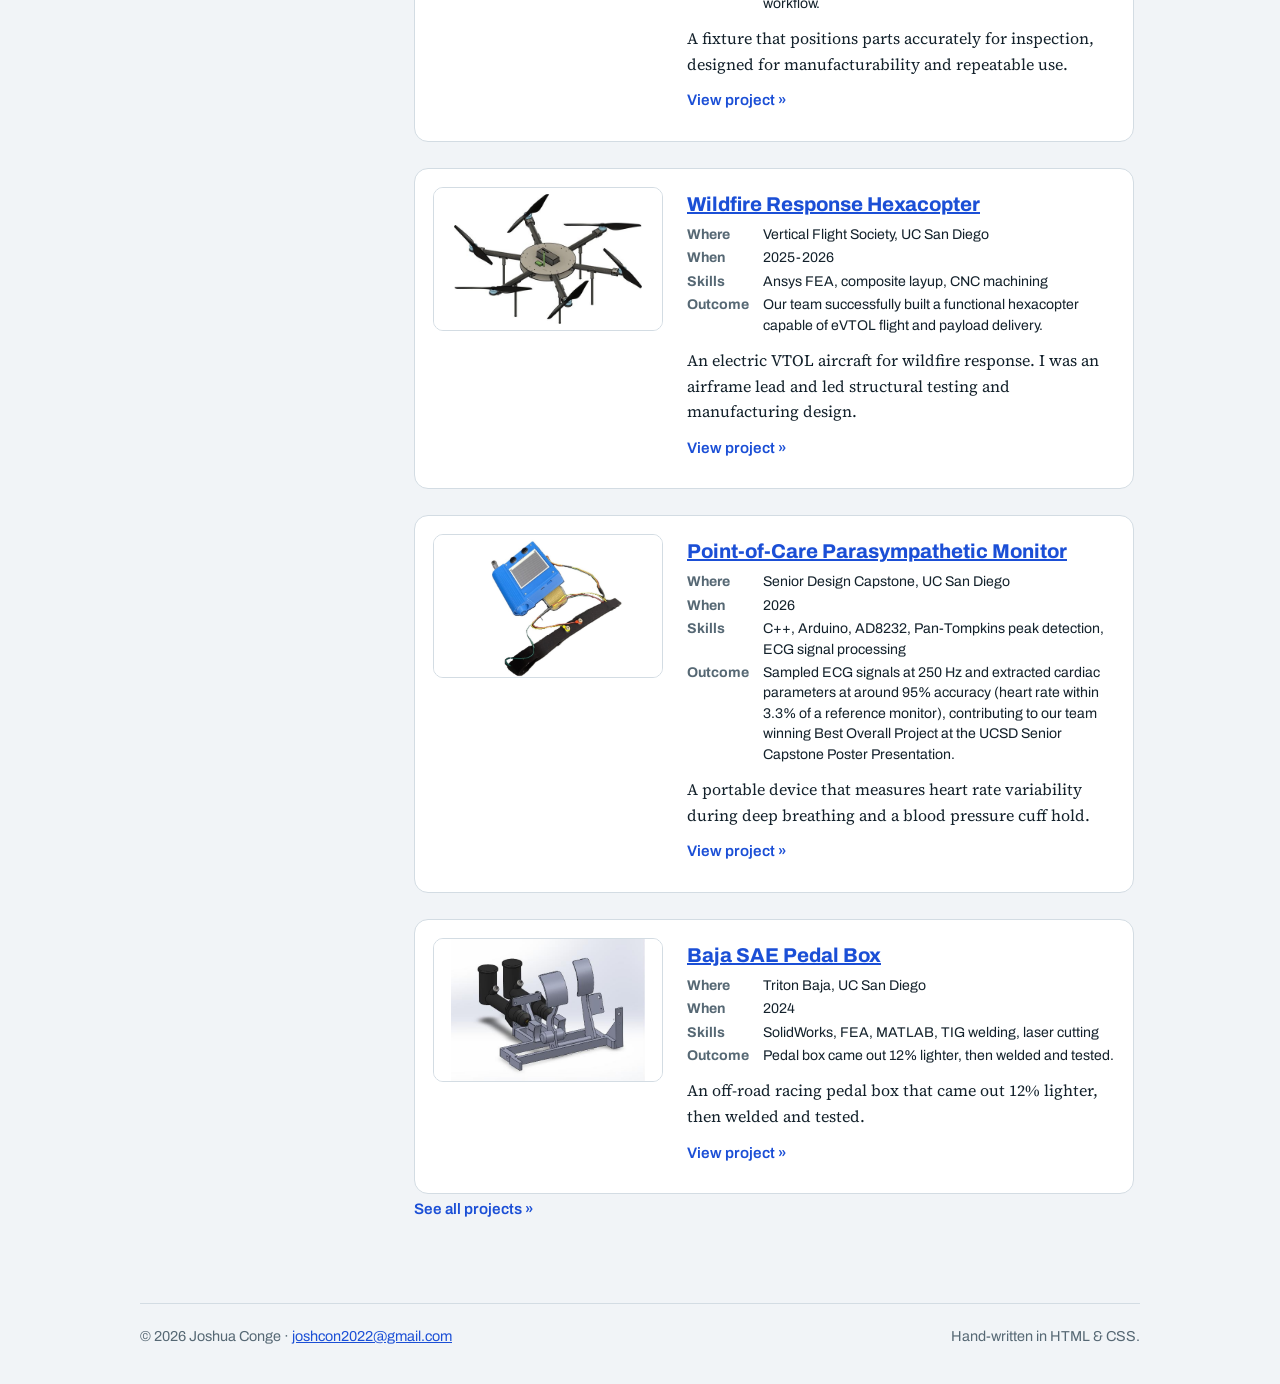
==== commit 76eacc00: "Add files via upload" ====
--- a/index.html
+++ b/index.html
@@ -14,7 +14,7 @@
 <div class="page">
 <header class="mast">
   <h1><a href="index.html">Joshua Conge</a></h1>
-  <p><span class="nb">Mechanical Engineering</span> · <span class="nb">UC San Diego B.S. ’26, M.S. ’27</span> · <span class="nb">Structures, manufacturing &amp; design</span></p>
+  <p><span class="nb">Mechanical Engineering</span> · <span class="nb">UC San Diego B.S. ’26, M.S. ’27</span> · <span class="nb">Controls, Robotics, and Applied Mechanics</span></p>
   <nav class="top" aria-label="Main"><a class="here" href="index.html">Home</a><a href="projects.html">Projects</a><a href="resume.html">Résumé</a></nav>
 </header>
 <div class="layout">
@@ -36,7 +36,7 @@
   <p>Some of the things I’ve worked on so far include an inspection fixture at <strong>General Atomics Electromagnetics</strong>, the airframe of an electric wildfire-response hexacopter with <strong>UCSD’s Vertical Flight Society</strong> (Team Mirage), a portable medical monitoring device for my <strong>MAE senior design</strong> project, and a lightweight pedal box for <strong>Triton Baja SAE</strong>.</p>
   <p>A few of these projects I’ve highlighted below. You can see the rest on my <a href="projects.html">projects page</a>, and my <a href="resume.html">résumé</a> is here as well.</p>
 </div>
-<figure class="me"><img src="img/joshua.jpg" alt="Joshua Conge smiling in a visitor hard hat in front of a large piece of lab equipment"></figure>
+<figure class="me"><img src="img/joshua.jpg" alt="Joshua Conge smiling in a visitor hard hat in front of a large piece of lab equipment"><figcaption>Me onsite at General Atomics.</figcaption></figure>
 </div>
 
 
@@ -54,16 +54,10 @@
         <rect class="f s" x="30" y="95" width="180" height="26" rx="2"/>
         <rect class="f" x="52" y="62" width="34" height="33"/><rect class="f" x="154" y="62" width="34" height="33"/>
         <rect class="f s" x="92" y="48" width="56" height="47"/>
-        <circle cx="120" cy="72" r="9"/><path d="M52 40H188M52 34V46M188 34V46"/><path d="M120 24V48" stroke-dasharray="4 3"/></svg></div><div><h4><a href="projects/fixture.html">Inspection Fixture</a></h4><p class="tags">General Atomics Electromagnetics, June 2026 to present. DFM, GD&amp;T, engineering drawings.</p><p>A fixture that positions parts accurately for inspection, designed for manufacturability and repeatable use.</p><p><a class="more" href="projects/fixture.html">View project »</a></p></div></li>
-<li><div class="thumb"><img src="img/cad-thumb.jpg" alt="CAD render of the hexacopter"></div><div><h4><a href="projects/hexacopter.html">Wildfire Response Hexacopter</a></h4><p class="tags">Vertical Flight Society, Team Mirage, Oct 2025 to Apr 2026. Airframe Lead. Ansys, composite layup, CNC.</p><p>An electric VTOL aircraft for wildfire response. I was an airframe lead and led structural testing and manufacturing design.</p><p><a class="more" href="projects/hexacopter.html">View project »</a></p></div></li>
-<li><div class="thumb"><svg viewBox="0 0 240 150" role="img" aria-label="ECG waveform with RR interval">
-        <polyline points="8,92 40,92 50,85 60,92 70,92 76,100 82,34 88,112 94,92 112,92 124,80 138,92 168,92 174,100 180,34 186,112 192,92 214,92 224,85 232,92"/>
-        <path class="s" d="M82 124H180M82 119V129M180 119V129"/><circle class="f s" cx="82" cy="34" r="4"/><circle class="f s" cx="180" cy="34" r="4"/></svg></div><div><h4><a href="projects/monitor.html">Point-of-Care Parasympathetic Monitor</a></h4><p class="tags">UC San Diego MAE 156B senior design. Sponsor: Dr. Stephen Bickler, UC San Diego Health. C++, Arduino, AD8232.</p><p>A portable device that measures heart rate variability during deep breathing and a blood pressure cuff hold.</p><p><a class="more" href="projects/monitor.html">View project »</a></p></div></li>
-<li><div class="thumb"><svg viewBox="0 0 240 150" role="img" aria-label="Pedal box side view">
-        <rect class="f s" x="30" y="118" width="180" height="12" rx="2"/><path class="s" d="M60 118V70H110V118"/>
-        <circle class="f s" cx="85" cy="70" r="7"/><path d="M85 70L70 110M120 70L108 96" stroke-width="5"/>
-        <rect class="f s" x="58" y="108" width="26" height="8" rx="2" transform="rotate(-14 71 112)"/><rect class="f s" x="96" y="94" width="26" height="8" rx="2" transform="rotate(-14 109 98)"/>
-        <circle class="f s" cx="120" cy="70" r="5"/></svg></div><div><h4><a href="projects/pedal-box.html">Baja SAE Pedal Box</a></h4><p class="tags">Triton Baja SAE, Sept 2024 to Oct 2025. SolidWorks, FEA, MATLAB, TIG welding, laser cutting.</p><p>An off-road racing pedal box that came out 12% lighter, then welded and tested.</p><p><a class="more" href="projects/pedal-box.html">View project »</a></p></div></li>
+        <circle cx="120" cy="72" r="9"/><path d="M52 40H188M52 34V46M188 34V46"/><path d="M120 24V48" stroke-dasharray="4 3"/></svg></div><div><h4><a href="projects/fixture.html">Inspection Fixture</a></h4><dl class="facts"><dt>Where</dt><dd>General Atomics - Electromagnetics</dd><dt>When</dt><dd>2026</dd><dt>Skills</dt><dd>DFM, GD&amp;T, engineering drawings</dd><dt>Outcome</dt><dd>Custom inspection fixture with a ±0.001″ tolerance to guarantee product quality and expedite the inspection workflow.</dd></dl><p>A fixture that positions parts accurately for inspection, designed for manufacturability and repeatable use.</p><p><a class="more" href="projects/fixture.html">View project »</a></p></div></li>
+<li><div class="thumb"><img src="img/cad-thumb.jpg" alt="CAD render of the hexacopter"></div><div><h4><a href="projects/hexacopter.html">Wildfire Response Hexacopter</a></h4><dl class="facts"><dt>Where</dt><dd>Vertical Flight Society, UC San Diego</dd><dt>When</dt><dd>2025-2026</dd><dt>Skills</dt><dd>Ansys FEA, composite layup, CNC machining</dd><dt>Outcome</dt><dd>Our team successfully built a functional hexacopter capable of eVTOL flight and payload delivery.</dd></dl><p>An electric VTOL aircraft for wildfire response. I was an airframe lead and led structural testing and manufacturing design.</p><p><a class="more" href="projects/hexacopter.html">View project »</a></p></div></li>
+<li><div class="thumb"><img src="img/monitor.jpg" alt="Parasympathetic monitor prototype with blue 3D-printed enclosure and ECG chest strap"></div><div><h4><a href="projects/monitor.html">Point-of-Care Parasympathetic Monitor</a></h4><dl class="facts"><dt>Where</dt><dd>Senior Design Capstone, UC San Diego</dd><dt>When</dt><dd>2026</dd><dt>Skills</dt><dd>C++, Arduino, AD8232, Pan-Tompkins peak detection, ECG signal processing</dd><dt>Outcome</dt><dd>Sampled ECG signals at 250 Hz and extracted cardiac parameters at around 95% accuracy (heart rate within 3.3% of a reference monitor), contributing to our team winning Best Overall Project at the UCSD Senior Capstone Poster Presentation.</dd></dl><p>A portable device that measures heart rate variability during deep breathing and a blood pressure cuff hold.</p><p><a class="more" href="projects/monitor.html">View project »</a></p></div></li>
+<li><div class="thumb"><img src="img/pedal-box.jpg" alt="CAD render of the Baja SAE pedal box"></div><div><h4><a href="projects/pedal-box.html">Baja SAE Pedal Box</a></h4><dl class="facts"><dt>Where</dt><dd>Triton Baja, UC San Diego</dd><dt>When</dt><dd>2024</dd><dt>Skills</dt><dd>SolidWorks, FEA, MATLAB, TIG welding, laser cutting</dd><dt>Outcome</dt><dd>Pedal box came out 12% lighter, then welded and tested.</dd></dl><p>An off-road racing pedal box that came out 12% lighter, then welded and tested.</p><p><a class="more" href="projects/pedal-box.html">View project »</a></p></div></li>
 </ul>
 <p><a class="more" href="projects.html">See all projects »</a></p>
 </main>
--- a/style.css
+++ b/style.css
@@ -117,3 +117,19 @@
 .yt{position:relative;width:min(100%,250px);aspect-ratio:9/16;border-radius:12px;overflow:hidden;background:#000}
 .yt iframe{position:absolute;inset:0;width:100%;height:100%;border:0}
 @media (max-width:820px){.intro{grid-template-columns:1fr}.me{order:-1;max-width:240px}}
+
+/* Where / When / Skills / Outcome blocks */
+.facts{margin:0 0 12px;display:grid;grid-template-columns:auto 1fr;gap:3px 14px;font:.88rem/1.45 "Archivo",Arial,sans-serif}
+.facts dt{font-weight:700;color:var(--soft)}.facts dd{margin:0}
+.me figcaption{font:.82rem "Archivo",Arial,sans-serif;color:var(--soft);margin-top:6px}
+.hero figure,figure.hero{margin:28px 0 8px}
+/* side-by-side images of equal size (use <div class="pair equal"> with two <figure>s) */
+.pair.equal{flex-wrap:nowrap}
+.pair.equal figure{flex:1 1 0;min-width:0}
+.pair.equal img{aspect-ratio:4/3;object-fit:contain;background:#fff}
+@media (max-width:520px){.pair.equal{flex-wrap:wrap}.pair.equal figure{flex:1 1 100%}}
+
+.lede{font-size:1.15rem;color:var(--soft);margin:-4px 0 22px}
+.docs{margin:0 0 16px;padding-left:1.2em}
+.docs li{margin-bottom:6px}
+main hr{border:0;border-top:1px solid var(--line);margin:40px 0 20px}
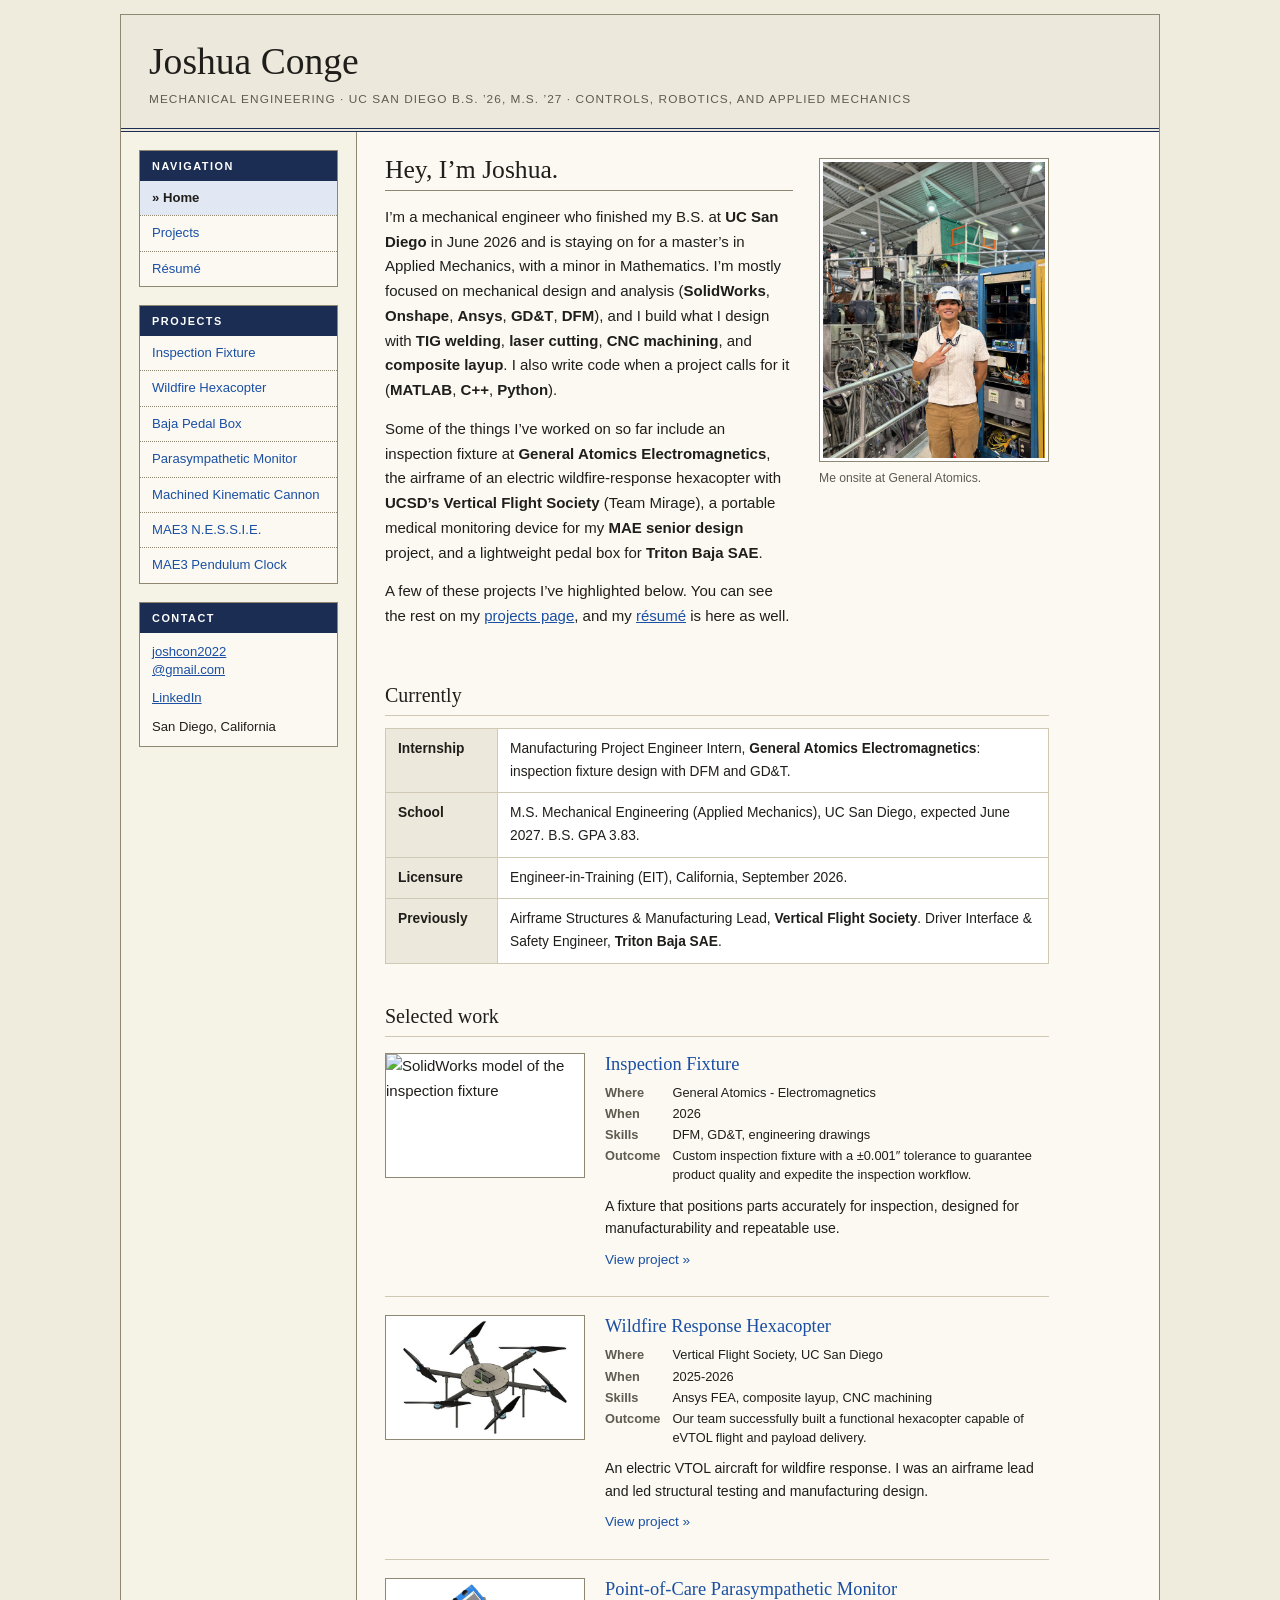
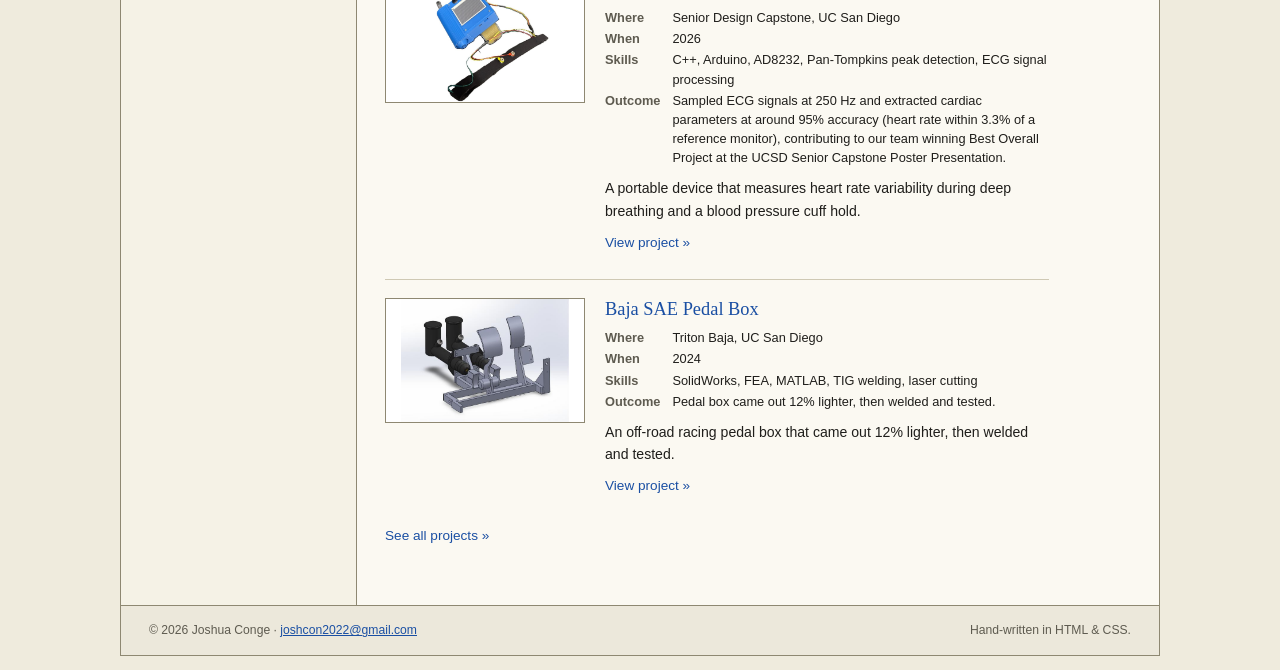
==== commit 8b362b70: "Add files via upload" ====
--- a/index.html
+++ b/index.html
@@ -50,11 +50,7 @@
 
   <h3>Selected work</h3>
 <ul class="work">
-<li><div class="thumb"><svg viewBox="0 0 240 150" role="img" aria-label="Inspection fixture drawing">
-        <rect class="f s" x="30" y="95" width="180" height="26" rx="2"/>
-        <rect class="f" x="52" y="62" width="34" height="33"/><rect class="f" x="154" y="62" width="34" height="33"/>
-        <rect class="f s" x="92" y="48" width="56" height="47"/>
-        <circle cx="120" cy="72" r="9"/><path d="M52 40H188M52 34V46M188 34V46"/><path d="M120 24V48" stroke-dasharray="4 3"/></svg></div><div><h4><a href="projects/fixture.html">Inspection Fixture</a></h4><dl class="facts"><dt>Where</dt><dd>General Atomics - Electromagnetics</dd><dt>When</dt><dd>2026</dd><dt>Skills</dt><dd>DFM, GD&amp;T, engineering drawings</dd><dt>Outcome</dt><dd>Custom inspection fixture with a ±0.001″ tolerance to guarantee product quality and expedite the inspection workflow.</dd></dl><p>A fixture that positions parts accurately for inspection, designed for manufacturability and repeatable use.</p><p><a class="more" href="projects/fixture.html">View project »</a></p></div></li>
+<li><div class="thumb"><img src="img/fixture-2.jpg" alt="SolidWorks model of the inspection fixture"></div><div><h4><a href="projects/fixture.html">Inspection Fixture</a></h4><dl class="facts"><dt>Where</dt><dd>General Atomics - Electromagnetics</dd><dt>When</dt><dd>2026</dd><dt>Skills</dt><dd>DFM, GD&amp;T, engineering drawings</dd><dt>Outcome</dt><dd>Custom inspection fixture with a ±0.001″ tolerance to guarantee product quality and expedite the inspection workflow.</dd></dl><p>A fixture that positions parts accurately for inspection, designed for manufacturability and repeatable use.</p><p><a class="more" href="projects/fixture.html">View project »</a></p></div></li>
 <li><div class="thumb"><img src="img/cad-thumb.jpg" alt="CAD render of the hexacopter"></div><div><h4><a href="projects/hexacopter.html">Wildfire Response Hexacopter</a></h4><dl class="facts"><dt>Where</dt><dd>Vertical Flight Society, UC San Diego</dd><dt>When</dt><dd>2025-2026</dd><dt>Skills</dt><dd>Ansys FEA, composite layup, CNC machining</dd><dt>Outcome</dt><dd>Our team successfully built a functional hexacopter capable of eVTOL flight and payload delivery.</dd></dl><p>An electric VTOL aircraft for wildfire response. I was an airframe lead and led structural testing and manufacturing design.</p><p><a class="more" href="projects/hexacopter.html">View project »</a></p></div></li>
 <li><div class="thumb"><img src="img/monitor.jpg" alt="Parasympathetic monitor prototype with blue 3D-printed enclosure and ECG chest strap"></div><div><h4><a href="projects/monitor.html">Point-of-Care Parasympathetic Monitor</a></h4><dl class="facts"><dt>Where</dt><dd>Senior Design Capstone, UC San Diego</dd><dt>When</dt><dd>2026</dd><dt>Skills</dt><dd>C++, Arduino, AD8232, Pan-Tompkins peak detection, ECG signal processing</dd><dt>Outcome</dt><dd>Sampled ECG signals at 250 Hz and extracted cardiac parameters at around 95% accuracy (heart rate within 3.3% of a reference monitor), contributing to our team winning Best Overall Project at the UCSD Senior Capstone Poster Presentation.</dd></dl><p>A portable device that measures heart rate variability during deep breathing and a blood pressure cuff hold.</p><p><a class="more" href="projects/monitor.html">View project »</a></p></div></li>
 <li><div class="thumb"><img src="img/pedal-box.jpg" alt="CAD render of the Baja SAE pedal box"></div><div><h4><a href="projects/pedal-box.html">Baja SAE Pedal Box</a></h4><dl class="facts"><dt>Where</dt><dd>Triton Baja, UC San Diego</dd><dt>When</dt><dd>2024</dd><dt>Skills</dt><dd>SolidWorks, FEA, MATLAB, TIG welding, laser cutting</dd><dt>Outcome</dt><dd>Pedal box came out 12% lighter, then welded and tested.</dd></dl><p>An off-road racing pedal box that came out 12% lighter, then welded and tested.</p><p><a class="more" href="projects/pedal-box.html">View project »</a></p></div></li>
--- a/style.css
+++ b/style.css
@@ -1,135 +1,135 @@
-:root{--paper:#F1F4F7;--sheet:#FFFFFF;--ink:#13212B;--soft:#566874;--line:#D3DCE3;--accent:#1B4FD6;--tint:#E6EDFB;--grid:#D9E2EA;
- box-sizing:border-box;padding-top:env(safe-area-inset-top,0px);padding-bottom:env(safe-area-inset-bottom,0px)}
-@media (prefers-color-scheme:dark){:root:not([data-theme="light"]){--paper:#0E1820;--sheet:#15232D;--ink:#E8EFF3;--soft:#9FB0BC;--line:#2B3F4D;--accent:#7FA2FF;--tint:#1B2C3E;--grid:#213545}}
-:root[data-theme="dark"]{--paper:#0E1820;--sheet:#15232D;--ink:#E8EFF3;--soft:#9FB0BC;--line:#2B3F4D;--accent:#7FA2FF;--tint:#1B2C3E;--grid:#213545}
-html{scroll-padding-top:env(safe-area-inset-top,0px);scroll-behavior:smooth}
-*,*::before,*::after{box-sizing:inherit}
-body{margin:0;background:var(--paper);color:var(--ink);font:400 1.0625rem/1.7 "Source Serif 4",Georgia,serif}
-a{color:var(--accent)}a:focus-visible{outline:3px solid var(--accent);outline-offset:3px}
-h1,h2,h3,h4,nav,aside,.sans{font-family:"Archivo","Helvetica Neue",Arial,sans-serif}
-.page{max-width:1080px;margin:0 auto;padding:0 clamp(16px,4vw,40px)}
+/* Newspaper style: warm paper, serif headings, thin rules, navy accents */
+:root{--paper:#FBF9F2;--desk:#EFEBDD;--band:#ECE8DB;--side:#F5F2E6;--ink:#1F1E1B;--soft:#5E5B50;--rule:#CFC9B4;--rule-d:#8E8872;
+ --navy:#1B2D52;--link:#1A4FA3;--visited:#5B3F96;--hi:#E1E8F4;--sheet:#FFFFFF;--accent:#1A4FA3;--tint:#F1EEE2;--grid:#E4DFCD;
+ --serif:Georgia,"Times New Roman",serif;--sans:Verdana,Tahoma,"Segoe UI",Geneva,sans-serif}
+*,*::before,*::after{box-sizing:border-box}
+html{scroll-behavior:smooth}
+body{margin:0;background:var(--desk);color:var(--ink);font:15px/1.65 var(--sans)}
+a{color:var(--link)}a:visited{color:var(--visited)}a:focus-visible{outline:2px solid var(--link);outline-offset:2px}
+h1,h2,h3,h4,h5{font-family:var(--serif);font-weight:400;color:var(--ink)}
+.page{max-width:1040px;margin:14px auto;background:var(--paper);border:1px solid var(--rule-d)}
 
-.mast{padding:40px 0 22px;border-bottom:1px solid var(--line)}
-.mast h1{margin:0;font-size:clamp(2.4rem,6.5vw,3.8rem);font-weight:800;font-stretch:78%;letter-spacing:-.02em;line-height:1}
-.mast h1 a{color:inherit;text-decoration:none}
-.mast p{margin:8px 0 0;color:var(--soft)}
-.top{display:flex;gap:6px;margin-top:18px;flex-wrap:wrap}
-.top a{padding:7px 16px;border-radius:99px;font-weight:600;font-size:.95rem;color:var(--ink);text-decoration:none}
-.top a:hover{background:var(--tint);color:var(--accent)}
+/* masthead */
+.mast{background:var(--band);padding:26px 28px 18px;border-bottom:4px double var(--navy)}
+.mast h1{margin:0;font-size:2.35rem;line-height:1.1}
+.mast h1 a,.mast h1 a:visited{color:inherit;text-decoration:none}
+.mast p{margin:8px 0 0;font-size:.74rem;letter-spacing:.09em;text-transform:uppercase;color:var(--soft)}
+.top{display:none;gap:4px 18px;flex-wrap:wrap;margin-top:14px;font-size:.85rem}
+.top a,.top a:visited{color:var(--link);text-decoration:none;padding:2px 0;border-bottom:2px solid transparent}
+.top a:hover,.top a.here{border-bottom-color:var(--navy)}
 
-.layout{display:grid;grid-template-columns:210px minmax(0,1fr);gap:clamp(28px,5vw,72px);padding:40px 0 64px}
-aside{position:sticky;top:20px;align-self:start;font-size:.95rem;line-height:1.5}
-aside h2{font-size:.95rem;margin:0 0 10px}
-aside ul{list-style:none;margin:0 0 28px;padding:0}
-aside li{margin-bottom:8px}
-aside a{color:var(--soft);text-decoration:none}aside a:hover{color:var(--accent)}
-aside p{margin:0 0 20px;color:var(--soft)}
+/* two columns */
+.layout{display:grid;grid-template-columns:236px minmax(0,1fr)}
+aside{background:var(--side);border-right:1px solid var(--rule-d);padding:18px;font-size:.82rem;line-height:1.4}
+.box{background:var(--paper);border:1px solid var(--rule-d);margin:0 0 18px}
+.box-hd{background:var(--navy);color:#fff;font:700 .68rem var(--sans);letter-spacing:.14em;text-transform:uppercase;padding:9px 12px}
+.nav{list-style:none;margin:0;padding:0}
+.nav li+li{border-top:1px dotted var(--rule-d)}
+.nav a,.nav a:visited{display:block;padding:8px 12px;text-decoration:none;color:var(--link)}
+.nav a:hover{background:var(--hi)}
+.nav a.here{background:var(--hi);color:var(--ink);font-weight:700}
+.nav a.here::before{content:"» "}
+.box-bd{padding:10px 12px;font-size:.82rem}
+.box-bd p{margin:0 0 10px}.box-bd p:last-child{margin:0}
+main{padding:22px 28px 44px;max-width:720px}
 
-main{max-width:720px}
-main h2{font-size:clamp(1.9rem,4vw,2.5rem);font-weight:750;font-stretch:85%;line-height:1.1;margin:0 0 16px}
-main h3{font-size:1.5rem;font-weight:750;margin:60px 0 18px}
-main p{margin:0 0 16px}
-.intro{display:grid;grid-template-columns:1fr;gap:0}
+/* headings and text */
+main h2{font-size:1.6rem;line-height:1.25;margin:0 0 14px;padding-bottom:4px;border-bottom:1px solid var(--rule-d)}
+main h3{font-size:1.25rem;margin:36px 0 12px;padding-bottom:3px;border-bottom:1px solid var(--rule)}
+main p{margin:0 0 14px}
+.lede{font:italic 1rem var(--serif);color:var(--soft);margin:-4px 0 18px}
+.nb{white-space:nowrap}
+main .tags{font:.78rem/1.5 var(--sans)!important;color:var(--soft)!important;margin:0 0 12px}
+main hr{border:0;border-top:1px solid var(--rule);margin:32px 0 16px}
+.docs{margin:0 0 16px;padding-left:1.2em}.docs li{margin-bottom:5px}
 
-.hero{margin:28px 0 8px;border-radius:14px;overflow:hidden;background:var(--sheet);border:1px solid var(--line)}
-.hero svg{display:block;width:100%;height:auto}
-.hero figcaption{padding:10px 16px;font:.88rem "Archivo",Arial,sans-serif;color:var(--soft);border-top:1px solid var(--line)}
+/* photo beside intro */
+.intro{display:grid;grid-template-columns:minmax(0,1fr) 230px;gap:26px;align-items:start}
+.me{margin:4px 0 0}
+.me img{display:block;width:100%;height:auto;border:1px solid var(--rule-d);padding:3px;background:#fff}
+.me figcaption,.pair figcaption,.one figcaption,.vid figcaption,.strip figcaption,.hero figcaption{font-size:.76rem;color:var(--soft);margin-top:6px}
+.hero{margin:22px 0 8px}
+.hero img{display:block;width:100%;height:auto;max-height:420px;object-fit:contain;background:#fff;border:1px solid var(--rule-d);padding:3px}
+.hero figcaption{padding:0}
 
-table.now{width:100%;border-collapse:collapse;background:var(--sheet);border-radius:12px;overflow:hidden;box-shadow:0 0 0 1px var(--line)}
-.now th,.now td{text-align:left;vertical-align:top;padding:14px 18px;border-top:1px solid var(--line);font-size:.98rem}
-.now tr:first-child>*{border-top:0}
-.now th{width:130px;font-family:"Archivo",Arial,sans-serif;font-weight:700;background:var(--tint)}
+/* tables */
+table.now{width:100%;border-collapse:collapse;background:#fff;border:1px solid var(--rule-d);font-size:.86rem}
+.now th,.now td{text-align:left;vertical-align:top;padding:9px 12px;border:1px solid var(--rule)}
+.now th{width:112px;background:var(--band);font-weight:700}
 
-.work{list-style:none;margin:0;padding:0;display:grid;gap:26px}
-.work li{display:grid;grid-template-columns:230px 1fr;gap:24px;padding:18px;background:var(--sheet);border:1px solid var(--line);border-radius:14px}
-.thumb{border-radius:10px;overflow:hidden;align-self:start;aspect-ratio:8/5;border:1px solid var(--line);
+/* project lists */
+.work{list-style:none;margin:0;padding:0}
+.work>li{display:grid;grid-template-columns:200px minmax(0,1fr);gap:20px;padding:18px 0;border-top:1px solid var(--rule)}
+.work>li:first-child{border-top:0;padding-top:4px}
+.work>li.feature{grid-template-columns:minmax(0,1fr);gap:18px}
+.thumb{align-self:start;aspect-ratio:8/5;overflow:hidden;border:1px solid var(--rule-d);
  background:linear-gradient(var(--grid) 1px,transparent 1px) 0 0/16px 16px,linear-gradient(90deg,var(--grid) 1px,transparent 1px) 0 0/16px 16px,var(--tint)}
 .thumb svg{display:block;width:100%;height:100%;fill:none;stroke:var(--accent);stroke-width:2;stroke-linecap:round;stroke-linejoin:round}
-.thumb .f{fill:var(--sheet)}.thumb .s{stroke:var(--ink);stroke-width:1.5}
-.work h4{margin:0 0 4px;font-size:1.25rem;font-weight:750}
-.work .tags{margin:0 0 10px;font:.86rem "Archivo",Arial,sans-serif;color:var(--soft)}
-.work p{margin:0 0 10px;font-size:1rem;line-height:1.6}
-.work ul{margin:0 0 10px;padding-left:1.1em;font-size:.98rem;line-height:1.55}.work li li{all:unset}
-.work ul li{display:list-item;padding:0;margin-bottom:5px;background:none;border:0;border-radius:0}
-.btns{display:flex;gap:10px;flex-wrap:wrap;font:600 .9rem "Archivo",Arial,sans-serif}
-.btns a{padding:8px 16px;border:2px solid var(--accent);border-radius:99px;text-decoration:none}
-.btns a.fill{background:var(--accent);color:var(--sheet)}
+.thumb .f{fill:#fff}.thumb .s{stroke:var(--ink);stroke-width:1.5}
+.thumb img{display:block;width:100%;height:100%;object-fit:contain;background:#fff}
+.thumb.ph{display:grid;place-items:center;text-align:center;color:var(--soft);font-size:.8rem}
+.work h4{margin:0 0 6px;font-size:1.15rem;line-height:1.3}
+.work h4 a,.work h4 a:visited{color:var(--link);text-decoration:none}.work h4 a:hover{text-decoration:underline}
+.work p{margin:0 0 8px;font-size:.88rem;line-height:1.6}
+.work ul{margin:0 0 10px;padding-left:1.2em;font-size:.88rem;line-height:1.55}.work ul li{margin-bottom:4px}
+.facts{margin:0 0 10px;display:grid;grid-template-columns:auto 1fr;gap:2px 12px;font-size:.8rem;line-height:1.5}
+.facts dt{font-weight:700;color:var(--soft)}.facts dd{margin:0}
+.more,.more:visited{font-size:.85rem;text-decoration:none}.more:hover{text-decoration:underline}
+.back,.back:visited{display:inline-block;margin-bottom:14px;font-size:.85rem;text-decoration:none}
 
-.role{padding:0 0 22px 22px;border-left:3px solid var(--line);margin-bottom:0;position:relative}
-.role::before{content:"";position:absolute;left:-8px;top:.5em;width:13px;height:13px;border-radius:50%;background:var(--accent);border:3px solid var(--paper)}
-.role h4{margin:0;font-size:1.08rem}.role .when{font:.86rem "Archivo",Arial,sans-serif;color:var(--soft)}.role p{margin:3px 0 0;font-size:1rem}
-.skills{display:grid;grid-template-columns:repeat(auto-fit,minmax(200px,1fr));gap:14px}
-.skills div{background:var(--sheet);border:1px solid var(--line);border-radius:12px;padding:16px 18px;font-size:.98rem;line-height:1.5}
-.skills h4{margin:0 0 6px;font-size:1rem}
+/* buttons */
+.btns{display:flex;gap:8px;flex-wrap:wrap;font-size:.8rem}
+.btns a,.btns a:visited{padding:6px 14px;border:1px solid var(--navy);color:var(--navy);text-decoration:none;font-weight:700}
+.btns a:hover{background:var(--hi)}
+.btns a.fill,.btns a.fill:visited{background:var(--navy);color:#fff}
+.btns a.fill:hover{background:var(--link)}
+.pdfbar{margin:0 0 24px}
 
-footer{padding:24px 0 40px;border-top:1px solid var(--line);font:.9rem "Archivo",Arial,sans-serif;color:var(--soft)}
+/* résumé */
+.role{padding:0 0 18px 18px;border-left:2px solid var(--navy);position:relative}
+.role::before{content:"";position:absolute;left:-6px;top:.45em;width:10px;height:10px;background:var(--paper);border:2px solid var(--navy);border-radius:50%}
+.role h4{margin:0;font-size:1.02rem}
+.role .when{font-size:.78rem;color:var(--soft)}
+.role p{margin:3px 0 0;font-size:.88rem}
+.role ul{margin:8px 0 0;padding-left:1.1em;font-size:.88rem}.role li{margin-bottom:5px}
+.skills{display:grid;grid-template-columns:repeat(auto-fit,minmax(190px,1fr));gap:12px}
+.skills div{background:#fff;border:1px solid var(--rule-d);padding:12px 14px;font-size:.85rem;line-height:1.5}
+.skills h4{margin:0 0 4px;font-size:1rem;font-weight:700}
+
+/* project page extras */
+.media{display:grid;grid-template-columns:minmax(0,230px) 1fr;gap:22px;align-items:start}
+.vid{margin:0}.vid video{display:block;width:100%;max-height:460px;background:#000}
+.vid video:fullscreen{max-height:none;width:100%;height:100%;object-fit:contain}
+.feature h5,.specs h5{margin:0 0 8px;font:700 1rem var(--serif)}
+.specs dl{margin:0;display:grid;grid-template-columns:auto 1fr;gap:6px 14px;font-size:.85rem;line-height:1.45}
+.specs dt{font-weight:700;color:var(--soft)}.specs dd{margin:0}
+.strip{display:flex;gap:12px;overflow-x:auto;scroll-snap-type:x mandatory;padding-bottom:8px}
+.strip figure{margin:0;flex:0 0 min(80%,420px);scroll-snap-align:start}
+.strip img{display:block;width:100%;height:auto;border:1px solid var(--rule-d)}
+.pair{display:flex;gap:14px;flex-wrap:wrap;align-items:flex-start}
+.pair figure{margin:0;flex:1 1 220px}
+.pair img{display:block;width:100%;height:auto;border:1px solid var(--rule-d);padding:3px;background:#fff}
+.pair.equal{flex-wrap:nowrap}.pair.equal figure{flex:1 1 0;min-width:0}
+.pair.equal img{aspect-ratio:4/3;object-fit:contain}
+.one{margin:0;max-width:340px}.one img{display:block;width:100%;height:auto;border:1px solid var(--rule-d);padding:3px;background:#fff}
+.yt{position:relative;width:min(100%,250px);aspect-ratio:9/16;background:#000}
+.yt iframe{position:absolute;inset:0;width:100%;height:100%;border:0}
+.soon{border:1px dashed var(--rule-d);padding:24px;color:var(--soft);background:#fff;max-width:620px}
+.card{background:#fff;border:1px solid var(--rule-d);padding:clamp(16px,3vw,24px);margin:0 0 18px}
+.card>h2{margin-top:0}.card .hero{margin:20px 0 14px}.card>*:last-child{margin-bottom:0}
+
+footer{display:flex;justify-content:space-between;flex-wrap:wrap;gap:6px;padding:14px 28px;border-top:1px solid var(--rule-d);background:var(--band);font-size:.76rem;color:var(--soft)}
+
 @media (max-width:820px){
- .layout{grid-template-columns:1fr}aside{position:static;order:2;border-top:1px solid var(--line);padding-top:24px}
- .work li{grid-template-columns:1fr}.thumb{max-width:360px}
+ .page{margin:0;border-left:0;border-right:0}
+ .mast{padding:20px 18px 14px}.mast h1{font-size:2rem}.top{display:flex}
+ .layout{grid-template-columns:1fr}
+ aside{order:2;border-right:0;border-top:1px solid var(--rule-d)}
+ main{order:-1;padding:18px;max-width:none}
+ .intro{grid-template-columns:1fr}.me{order:-1;max-width:220px}
+ .work>li{grid-template-columns:1fr}.thumb{max-width:320px}
+ .media{grid-template-columns:1fr}.vid{max-width:240px}
+ footer{padding:14px 18px}
 }
+@media (max-width:520px){.pair.equal{flex-wrap:wrap}.pair.equal figure{flex:1 1 100%}}
 @media (prefers-reduced-motion:reduce){html{scroll-behavior:auto}}
-.work li.feature{grid-template-columns:minmax(0,1fr);gap:20px}
-.work .media{display:grid;grid-template-columns:minmax(0,230px) 1fr;gap:24px;align-items:start}
-.vid{margin:0}.vid video{display:block;width:100%;max-height:460px;border-radius:10px;background:#000}
-.vid figcaption,.strip figcaption{font:.82rem "Archivo",Arial,sans-serif;color:var(--soft);margin-top:6px}
-.feature h5{margin:0 0 8px;font:700 1rem "Archivo",Arial,sans-serif}
-.specs dl{margin:0;display:grid;grid-template-columns:auto 1fr;gap:8px 16px;font-size:.95rem;line-height:1.45}
-.specs dt{font:600 .85rem "Archivo",Arial,sans-serif;color:var(--soft)}.specs dd{margin:0}
-.strip{display:flex;gap:14px;overflow-x:auto;scroll-snap-type:x mandatory;padding-bottom:10px}
-.strip figure{margin:0;flex:0 0 min(80%,440px);scroll-snap-align:start}
-.strip img{display:block;width:100%;height:auto;border-radius:8px;border:1px solid var(--line)}
-.hero img{display:block;width:100%;height:auto;max-height:440px;object-fit:contain;background:#fff}
-@media (max-width:820px){.work .media{grid-template-columns:1fr}.vid{max-width:240px}}
-.back{display:inline-block;margin-bottom:18px;font:600 .95rem "Archivo",Arial,sans-serif;text-decoration:none}
-.more{font:600 .95rem "Archivo",Arial,sans-serif;text-decoration:none}.more:hover{text-decoration:underline}
-.thumb img{display:block;width:100%;height:100%;object-fit:contain;background:#fff}
-[data-view][hidden]{display:none}
-section[data-view] .work h4{font-size:1.35rem}
-
-/* sidebar boxes, fixed column order */
-aside{position:static}
-.box{background:var(--sheet);border:1px solid var(--line);border-radius:10px;margin:0 0 16px;overflow:hidden}
-.box-hd{background:var(--tint);font:700 .9rem "Archivo",Arial,sans-serif;padding:8px 14px;border-bottom:1px solid var(--line)}
-.nav{list-style:none;margin:0;padding:6px 0}.nav li{margin:0}
-.nav a{display:block;padding:5px 14px;font-size:.92rem;line-height:1.35;color:var(--soft);text-decoration:none}
-.nav a:hover{color:var(--accent);background:var(--tint)}
-.nav a.here{color:var(--ink);font-weight:700;box-shadow:inset 3px 0 0 var(--accent)}
-.box-bd{padding:10px 14px;font-size:.92rem;line-height:1.5}
-.box-bd p{margin:0 0 10px;color:var(--ink)}.box-bd p:last-child{margin:0}.box-bd a{color:var(--accent);text-decoration:none}
-.top a.here{background:var(--tint);color:var(--accent)}
-.nb{white-space:nowrap}
-.thumb.ph{display:grid;place-items:center;text-align:center;color:var(--soft);font:.85rem "Archivo",Arial,sans-serif}
-.soon{border:2px dashed var(--line);border-radius:12px;padding:28px;color:var(--soft);background:var(--sheet);max-width:640px}
-.vid video:fullscreen{max-height:none;width:100%;height:100%;object-fit:contain;background:#000}
-footer{display:flex;justify-content:space-between;flex-wrap:wrap;gap:8px}
-@media (max-width:820px){main{order:-1}}
-
-/* intro with photo, pairs, resume bullets, embeds */
-.intro{display:grid;grid-template-columns:minmax(0,1fr) 230px;gap:32px;align-items:start}
-.me{margin:6px 0 0}.me img{display:block;width:100%;height:auto;border-radius:12px;border:1px solid var(--line)}
-.pair{display:flex;gap:16px;flex-wrap:wrap;align-items:flex-start}
-.pair figure{margin:0;flex:1 1 220px}
-.pair img{display:block;width:100%;height:auto;border-radius:10px;border:1px solid var(--line);background:#fff}
-.pair figcaption,.one figcaption{font:.82rem "Archivo",Arial,sans-serif;color:var(--soft);margin-top:6px}
-.one{margin:0;max-width:340px}.one img{display:block;width:100%;height:auto;border-radius:10px;border:1px solid var(--line)}
-.role ul{margin:8px 0 0;padding-left:1.1em}.role li{margin-bottom:5px}
-.pdfbar{margin:0 0 28px}
-.yt{position:relative;width:min(100%,250px);aspect-ratio:9/16;border-radius:12px;overflow:hidden;background:#000}
-.yt iframe{position:absolute;inset:0;width:100%;height:100%;border:0}
-@media (max-width:820px){.intro{grid-template-columns:1fr}.me{order:-1;max-width:240px}}
-
-/* Where / When / Skills / Outcome blocks */
-.facts{margin:0 0 12px;display:grid;grid-template-columns:auto 1fr;gap:3px 14px;font:.88rem/1.45 "Archivo",Arial,sans-serif}
-.facts dt{font-weight:700;color:var(--soft)}.facts dd{margin:0}
-.me figcaption{font:.82rem "Archivo",Arial,sans-serif;color:var(--soft);margin-top:6px}
-.hero figure,figure.hero{margin:28px 0 8px}
-/* side-by-side images of equal size (use <div class="pair equal"> with two <figure>s) */
-.pair.equal{flex-wrap:nowrap}
-.pair.equal figure{flex:1 1 0;min-width:0}
-.pair.equal img{aspect-ratio:4/3;object-fit:contain;background:#fff}
-@media (max-width:520px){.pair.equal{flex-wrap:wrap}.pair.equal figure{flex:1 1 100%}}
-
-.lede{font-size:1.15rem;color:var(--soft);margin:-4px 0 22px}
-.docs{margin:0 0 16px;padding-left:1.2em}
-.docs li{margin-bottom:6px}
-main hr{border:0;border-top:1px solid var(--line);margin:40px 0 20px}
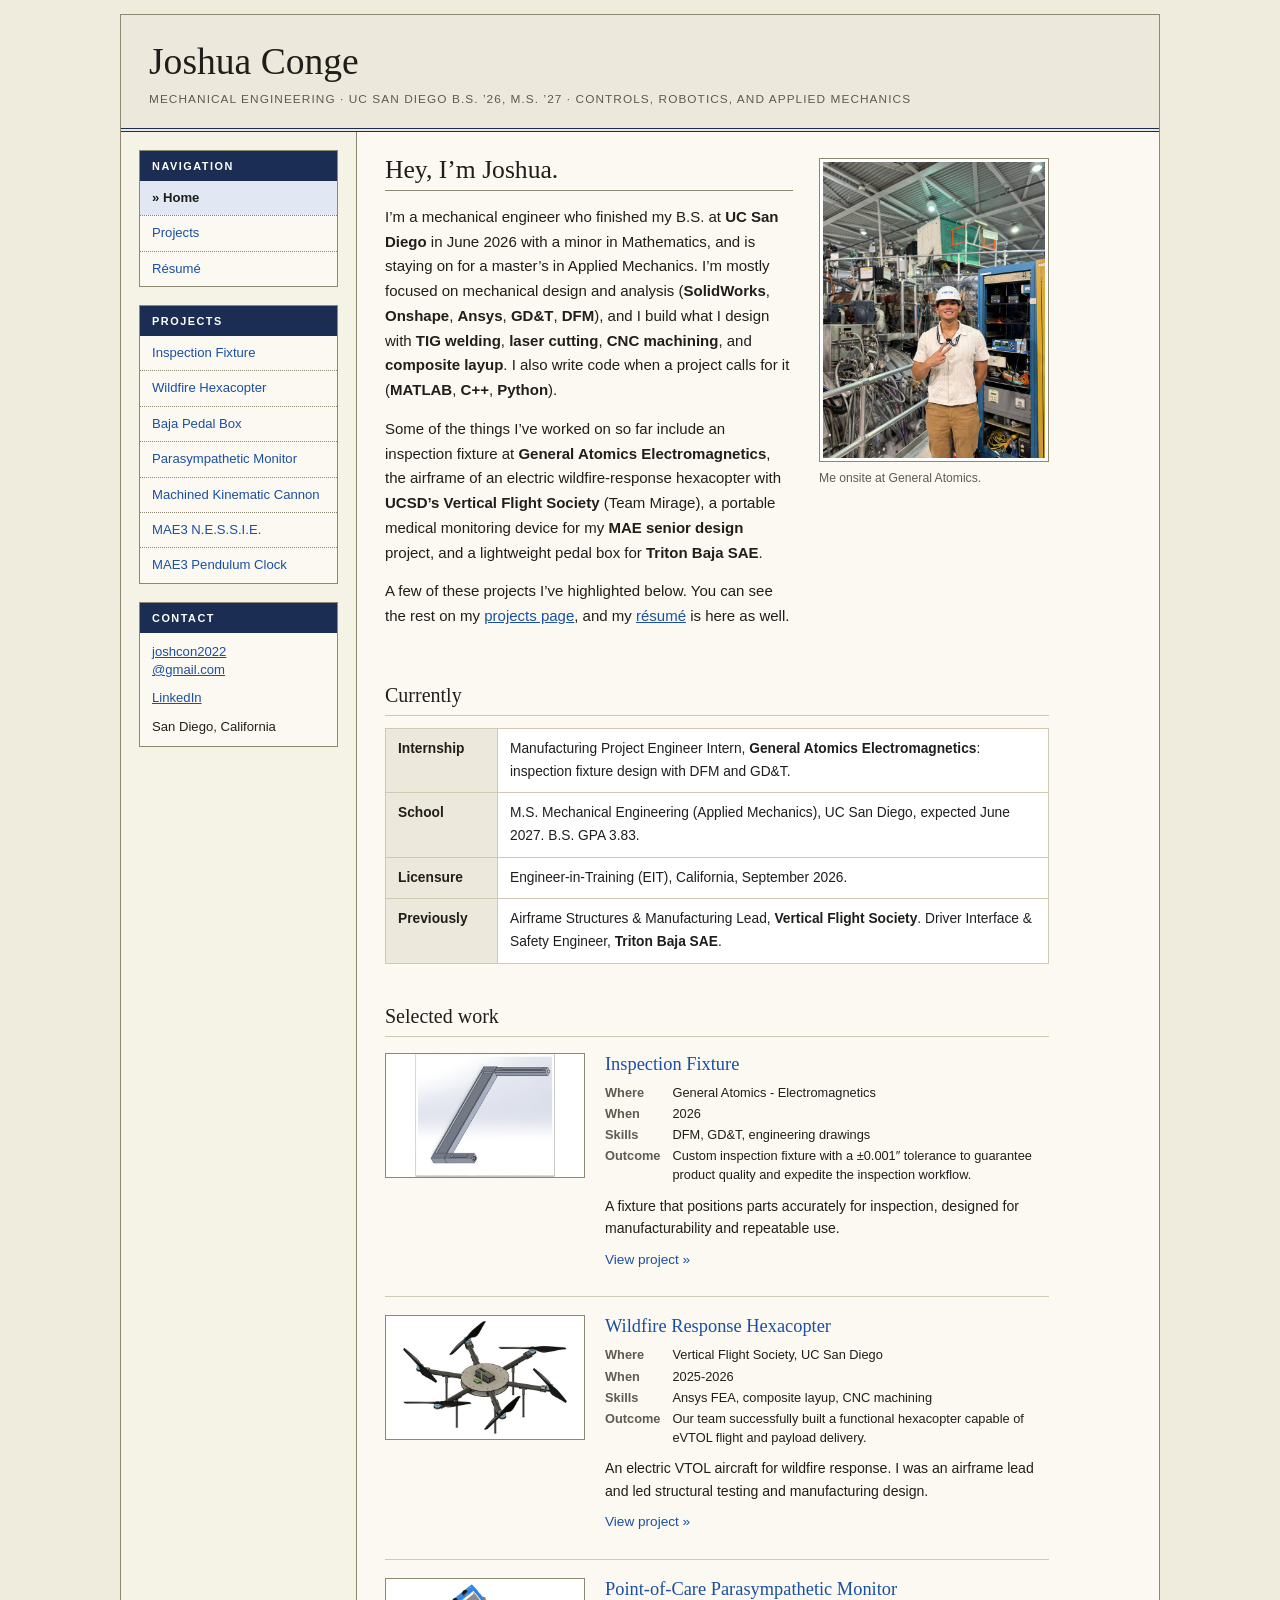
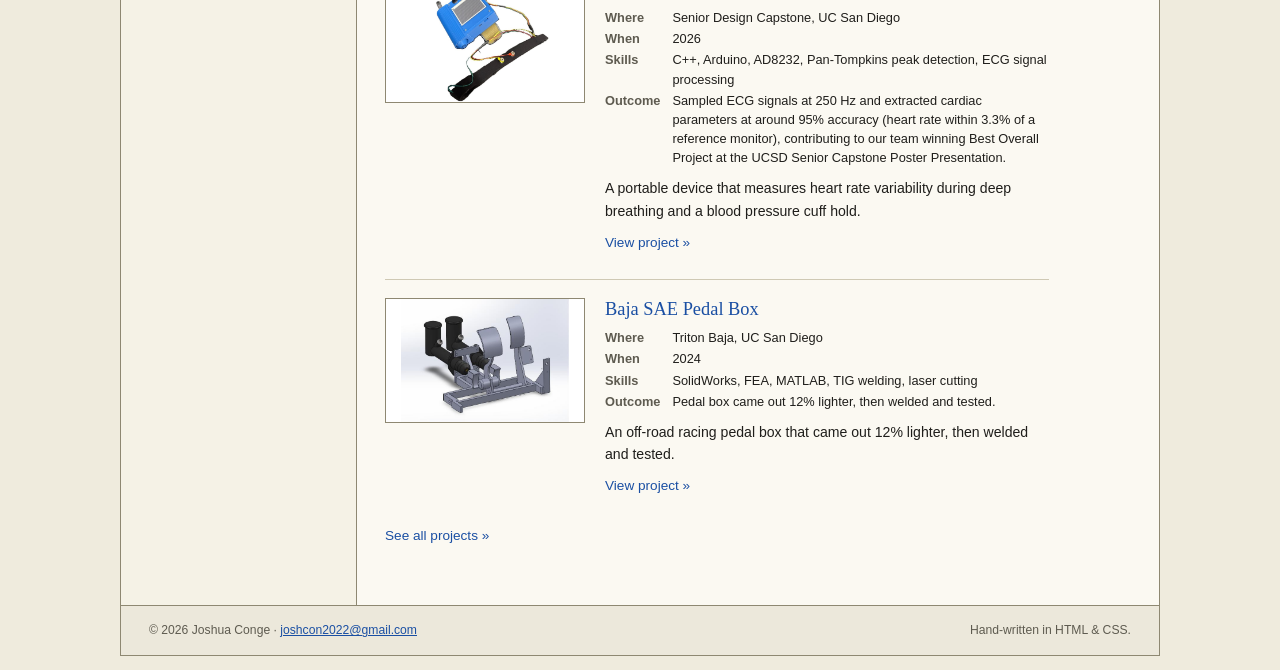
==== commit 63e783f3: "Update index.html" ====
--- a/index.html
+++ b/index.html
@@ -32,7 +32,7 @@
   <div class="intro">
 <div>
 <h2>Hey, I’m Joshua.</h2>
-  <p>I’m a mechanical engineer who finished my B.S. at <strong>UC San Diego</strong> in June 2026 and is staying on for a master’s in Applied Mechanics, with a minor in Mathematics. I’m mostly focused on mechanical design and analysis (<strong>SolidWorks</strong>, <strong>Onshape</strong>, <strong>Ansys</strong>, <strong>GD&amp;T</strong>, <strong>DFM</strong>), and I build what I design with <strong>TIG welding</strong>, <strong>laser cutting</strong>, <strong>CNC machining</strong>, and <strong>composite layup</strong>. I also write code when a project calls for it (<strong>MATLAB</strong>, <strong>C++</strong>, <strong>Python</strong>).</p>
+  <p>I’m a mechanical engineer who finished my B.S. at <strong>UC San Diego</strong> in June 2026 with a minor in Mathematics, and is staying on for a master’s in Applied Mechanics. I’m mostly focused on mechanical design and analysis (<strong>SolidWorks</strong>, <strong>Onshape</strong>, <strong>Ansys</strong>, <strong>GD&amp;T</strong>, <strong>DFM</strong>), and I build what I design with <strong>TIG welding</strong>, <strong>laser cutting</strong>, <strong>CNC machining</strong>, and <strong>composite layup</strong>. I also write code when a project calls for it (<strong>MATLAB</strong>, <strong>C++</strong>, <strong>Python</strong>).</p>
   <p>Some of the things I’ve worked on so far include an inspection fixture at <strong>General Atomics Electromagnetics</strong>, the airframe of an electric wildfire-response hexacopter with <strong>UCSD’s Vertical Flight Society</strong> (Team Mirage), a portable medical monitoring device for my <strong>MAE senior design</strong> project, and a lightweight pedal box for <strong>Triton Baja SAE</strong>.</p>
   <p>A few of these projects I’ve highlighted below. You can see the rest on my <a href="projects.html">projects page</a>, and my <a href="resume.html">résumé</a> is here as well.</p>
 </div>
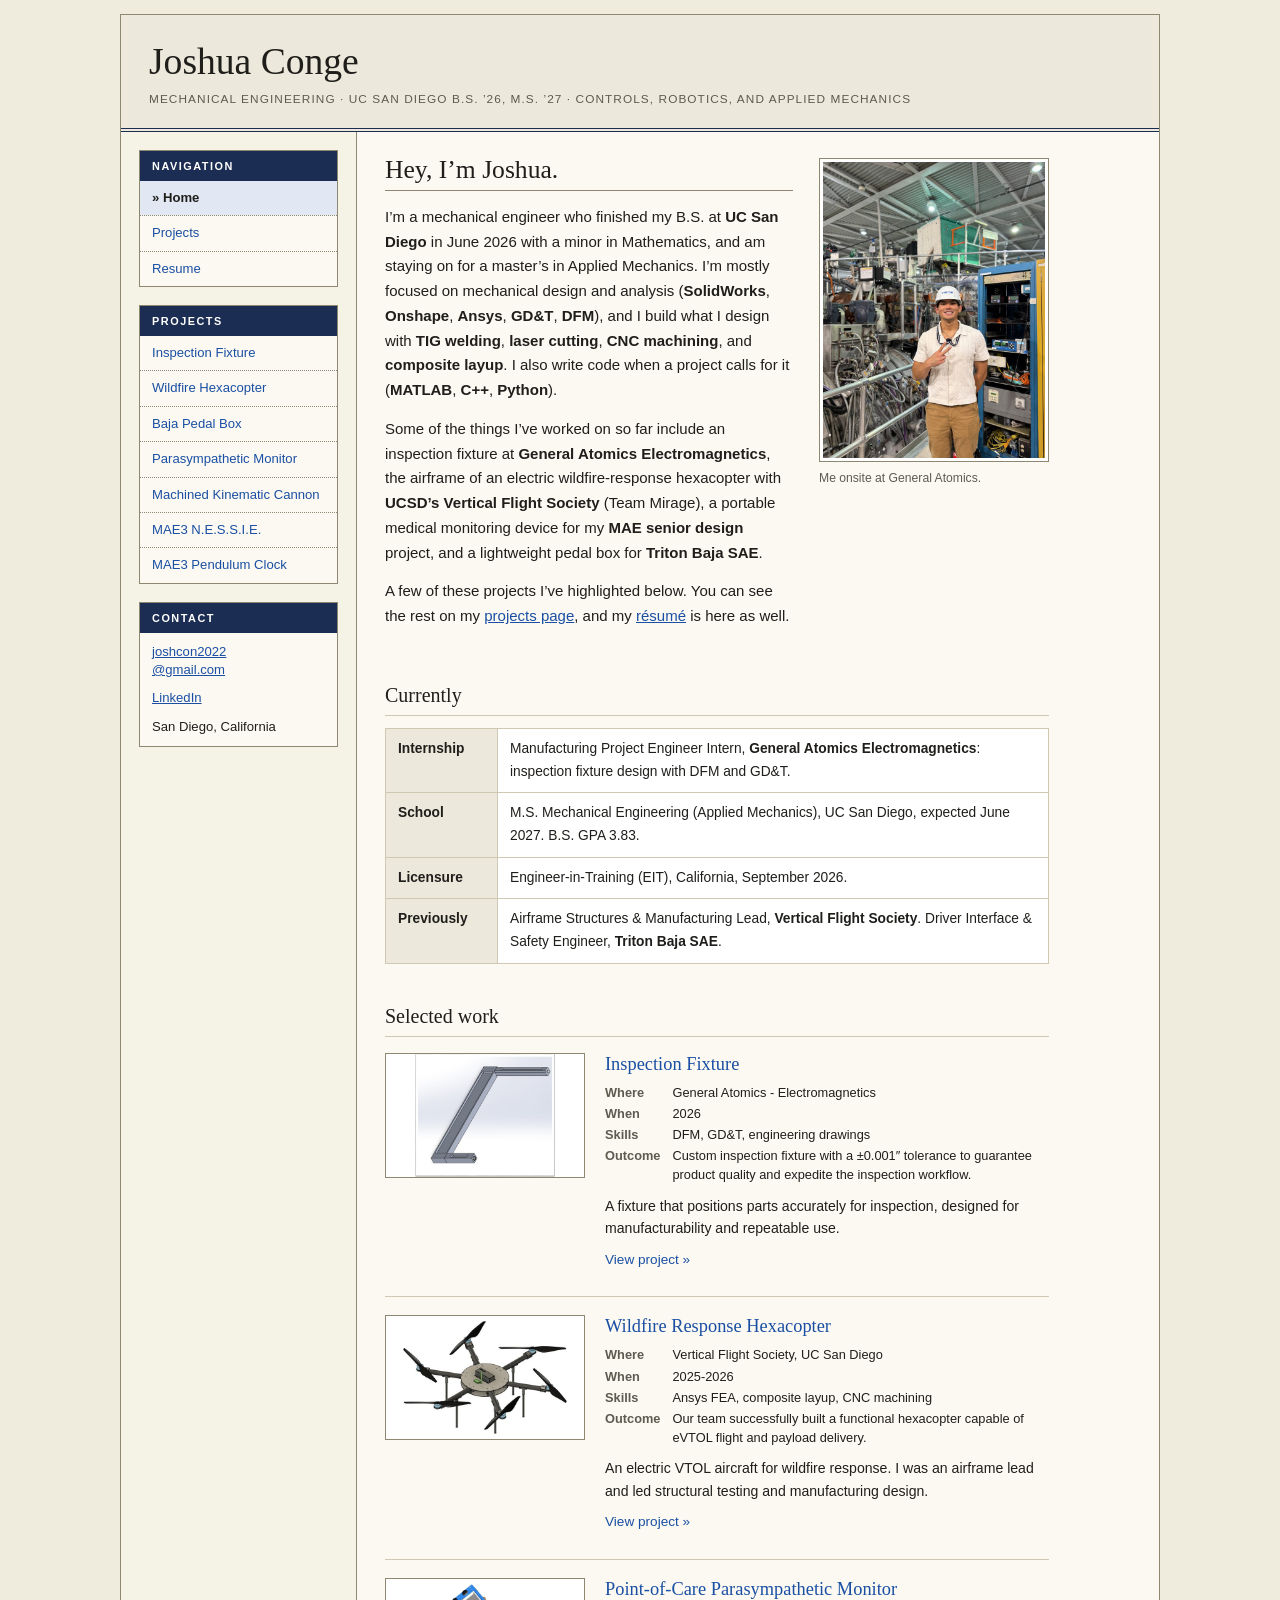
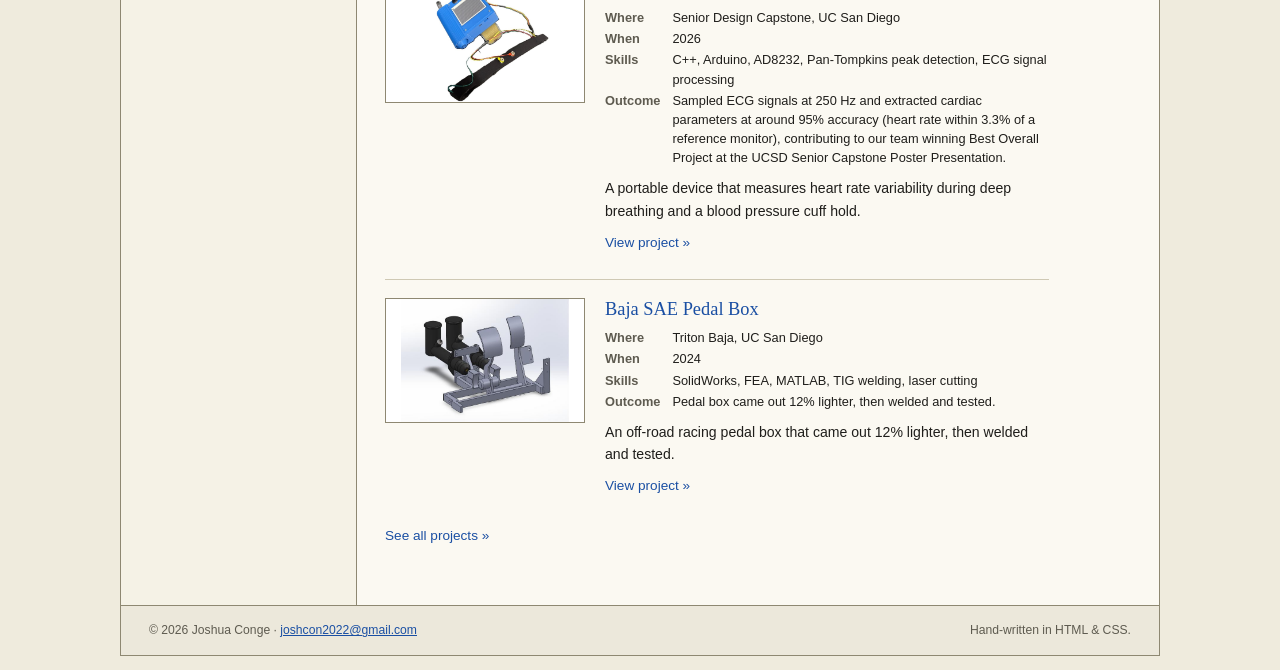
==== commit 0777daa2: "Update index.html" ====
--- a/index.html
+++ b/index.html
@@ -19,7 +19,7 @@
 </header>
 <div class="layout">
 <aside>
-<div class="box"><div class="box-hd">Navigation</div><ul class="nav"><li><a class="here" href="index.html">Home</a></li><li><a href="projects.html">Projects</a></li><li><a href="resume.html">Résumé</a></li></ul></div>
+<div class="box"><div class="box-hd">Navigation</div><ul class="nav"><li><a class="here" href="index.html">Home</a></li><li><a href="projects.html">Projects</a></li><li><a href="resume.html">Resume</a></li></ul></div>
 <div class="box"><div class="box-hd">Projects</div><ul class="nav"><li><a href="projects/fixture.html">Inspection Fixture</a></li><li><a href="projects/hexacopter.html">Wildfire Hexacopter</a></li><li><a href="projects/pedal-box.html">Baja Pedal Box</a></li><li><a href="projects/monitor.html">Parasympathetic Monitor</a></li><li><a href="projects/machined-kinematic-cannon.html">Machined Kinematic Cannon</a></li><li><a href="projects/mae3-nessie.html">MAE3 N.E.S.S.I.E.</a></li><li><a href="projects/mae3-pendulum-clock.html">MAE3 Pendulum Clock</a></li></ul></div>
 <div class="box"><div class="box-hd">Contact</div><div class="box-bd">
 <p><a href="mailto:joshcon2022@gmail.com">joshcon2022<br>@gmail.com</a></p>
@@ -32,7 +32,7 @@
   <div class="intro">
 <div>
 <h2>Hey, I’m Joshua.</h2>
-  <p>I’m a mechanical engineer who finished my B.S. at <strong>UC San Diego</strong> in June 2026 with a minor in Mathematics, and is staying on for a master’s in Applied Mechanics. I’m mostly focused on mechanical design and analysis (<strong>SolidWorks</strong>, <strong>Onshape</strong>, <strong>Ansys</strong>, <strong>GD&amp;T</strong>, <strong>DFM</strong>), and I build what I design with <strong>TIG welding</strong>, <strong>laser cutting</strong>, <strong>CNC machining</strong>, and <strong>composite layup</strong>. I also write code when a project calls for it (<strong>MATLAB</strong>, <strong>C++</strong>, <strong>Python</strong>).</p>
+  <p>I’m a mechanical engineer who finished my B.S. at <strong>UC San Diego</strong> in June 2026 with a minor in Mathematics, and am staying on for a master’s in Applied Mechanics. I’m mostly focused on mechanical design and analysis (<strong>SolidWorks</strong>, <strong>Onshape</strong>, <strong>Ansys</strong>, <strong>GD&amp;T</strong>, <strong>DFM</strong>), and I build what I design with <strong>TIG welding</strong>, <strong>laser cutting</strong>, <strong>CNC machining</strong>, and <strong>composite layup</strong>. I also write code when a project calls for it (<strong>MATLAB</strong>, <strong>C++</strong>, <strong>Python</strong>).</p>
   <p>Some of the things I’ve worked on so far include an inspection fixture at <strong>General Atomics Electromagnetics</strong>, the airframe of an electric wildfire-response hexacopter with <strong>UCSD’s Vertical Flight Society</strong> (Team Mirage), a portable medical monitoring device for my <strong>MAE senior design</strong> project, and a lightweight pedal box for <strong>Triton Baja SAE</strong>.</p>
   <p>A few of these projects I’ve highlighted below. You can see the rest on my <a href="projects.html">projects page</a>, and my <a href="resume.html">résumé</a> is here as well.</p>
 </div>
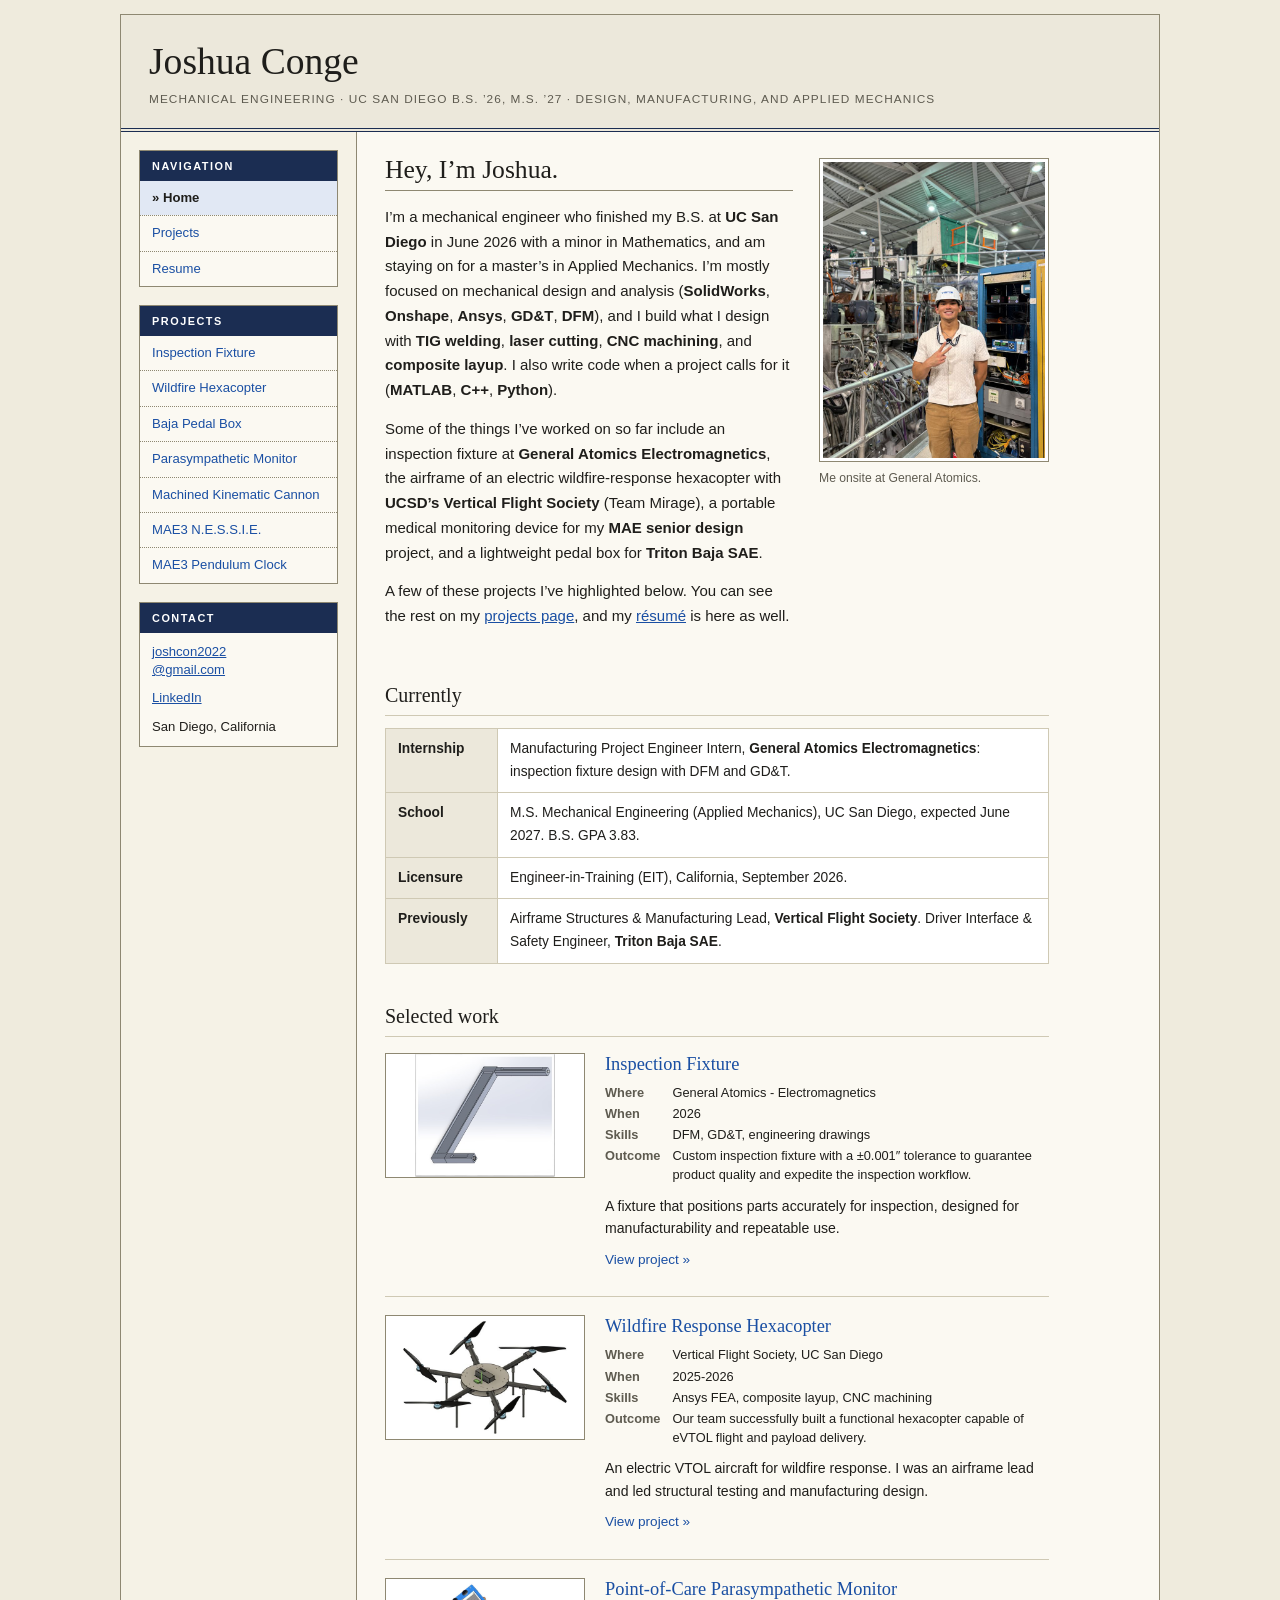
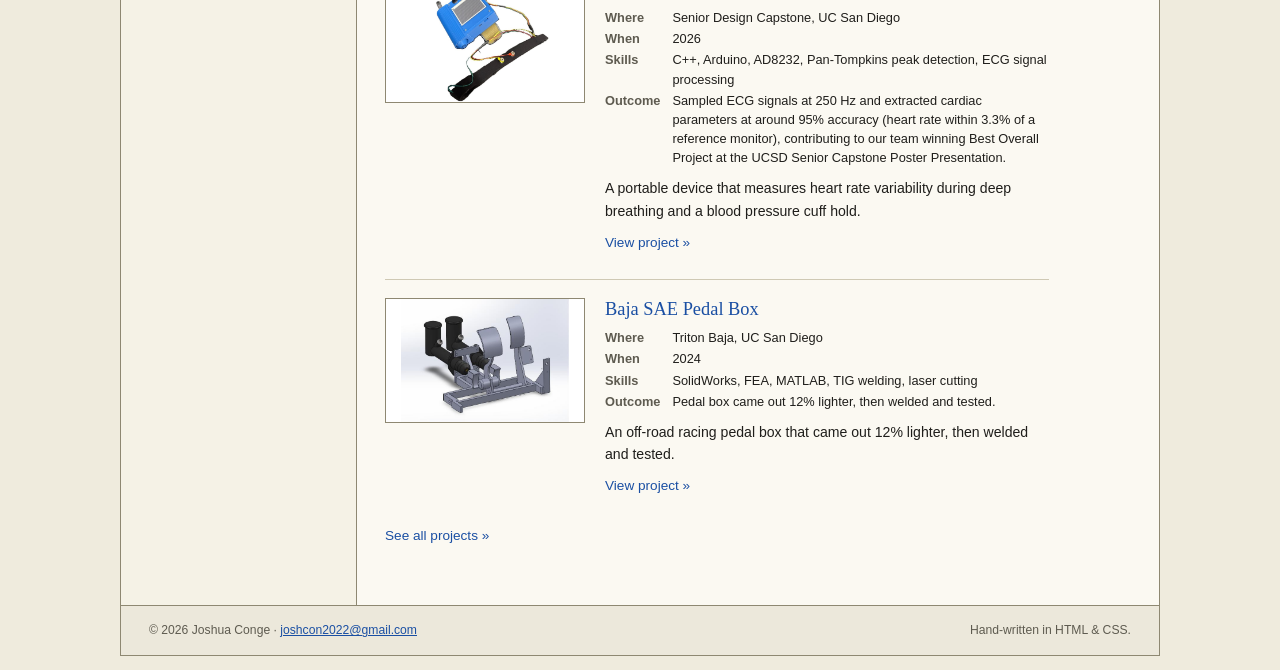
==== commit 3a06486a: "Update index.html" ====
--- a/index.html
+++ b/index.html
@@ -14,7 +14,7 @@
 <div class="page">
 <header class="mast">
   <h1><a href="index.html">Joshua Conge</a></h1>
-  <p><span class="nb">Mechanical Engineering</span> · <span class="nb">UC San Diego B.S. ’26, M.S. ’27</span> · <span class="nb">Controls, Robotics, and Applied Mechanics</span></p>
+  <p><span class="nb">Mechanical Engineering</span> · <span class="nb">UC San Diego B.S. ’26, M.S. ’27</span> · <span class="nb">Design, Manufacturing, and Applied Mechanics</span></p>
   <nav class="top" aria-label="Main"><a class="here" href="index.html">Home</a><a href="projects.html">Projects</a><a href="resume.html">Résumé</a></nav>
 </header>
 <div class="layout">
